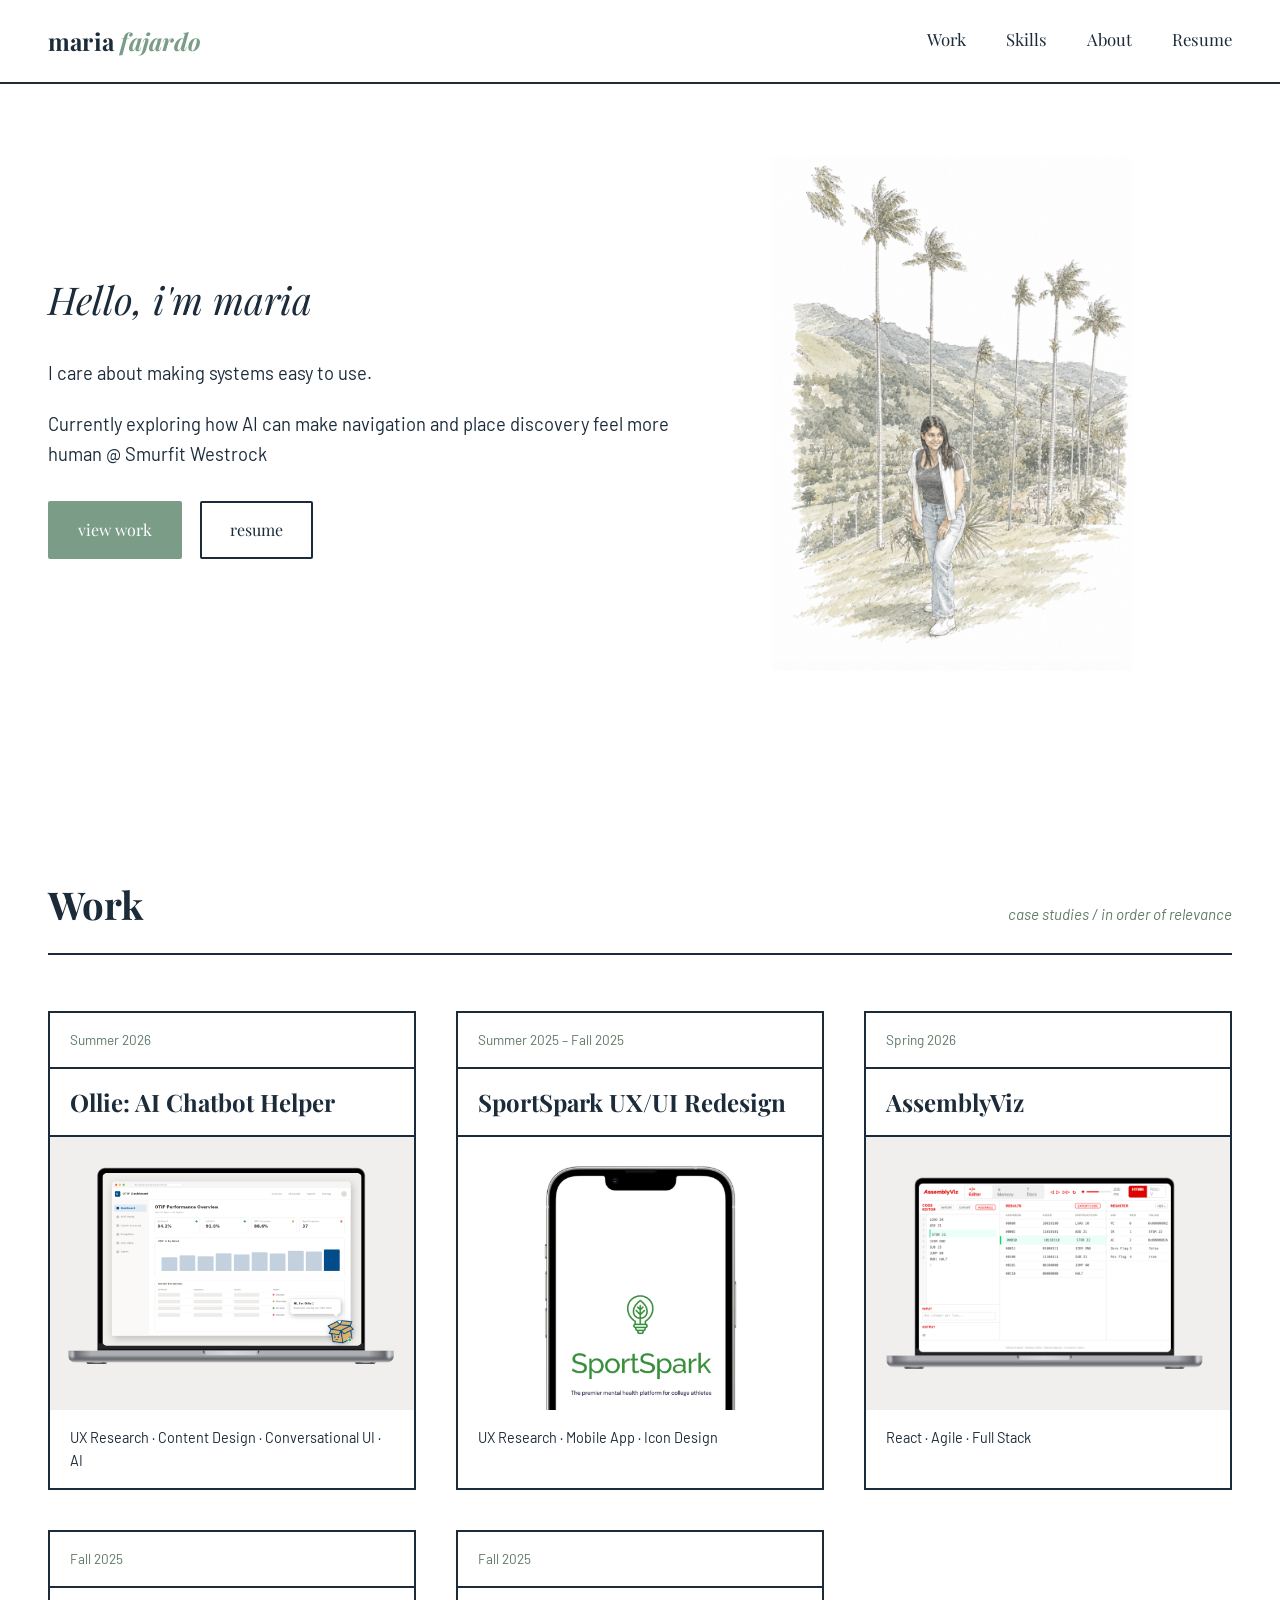
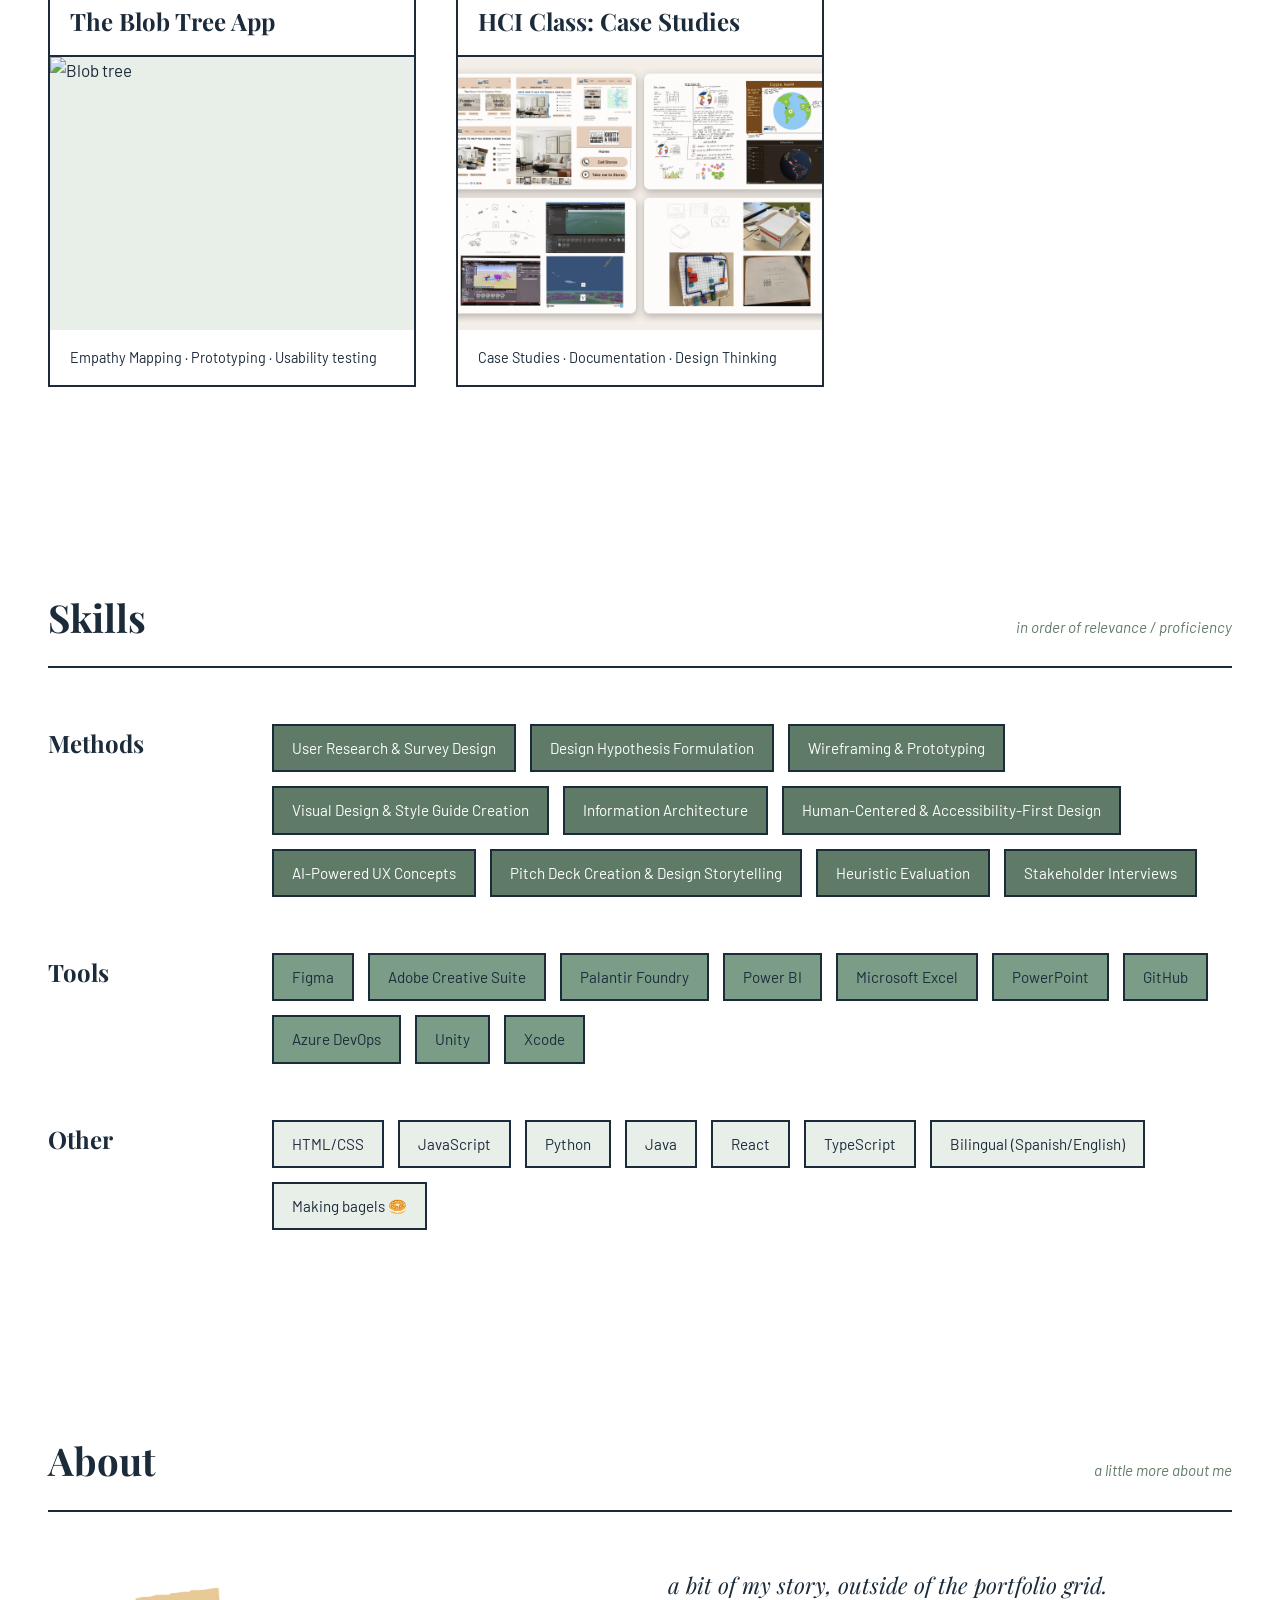
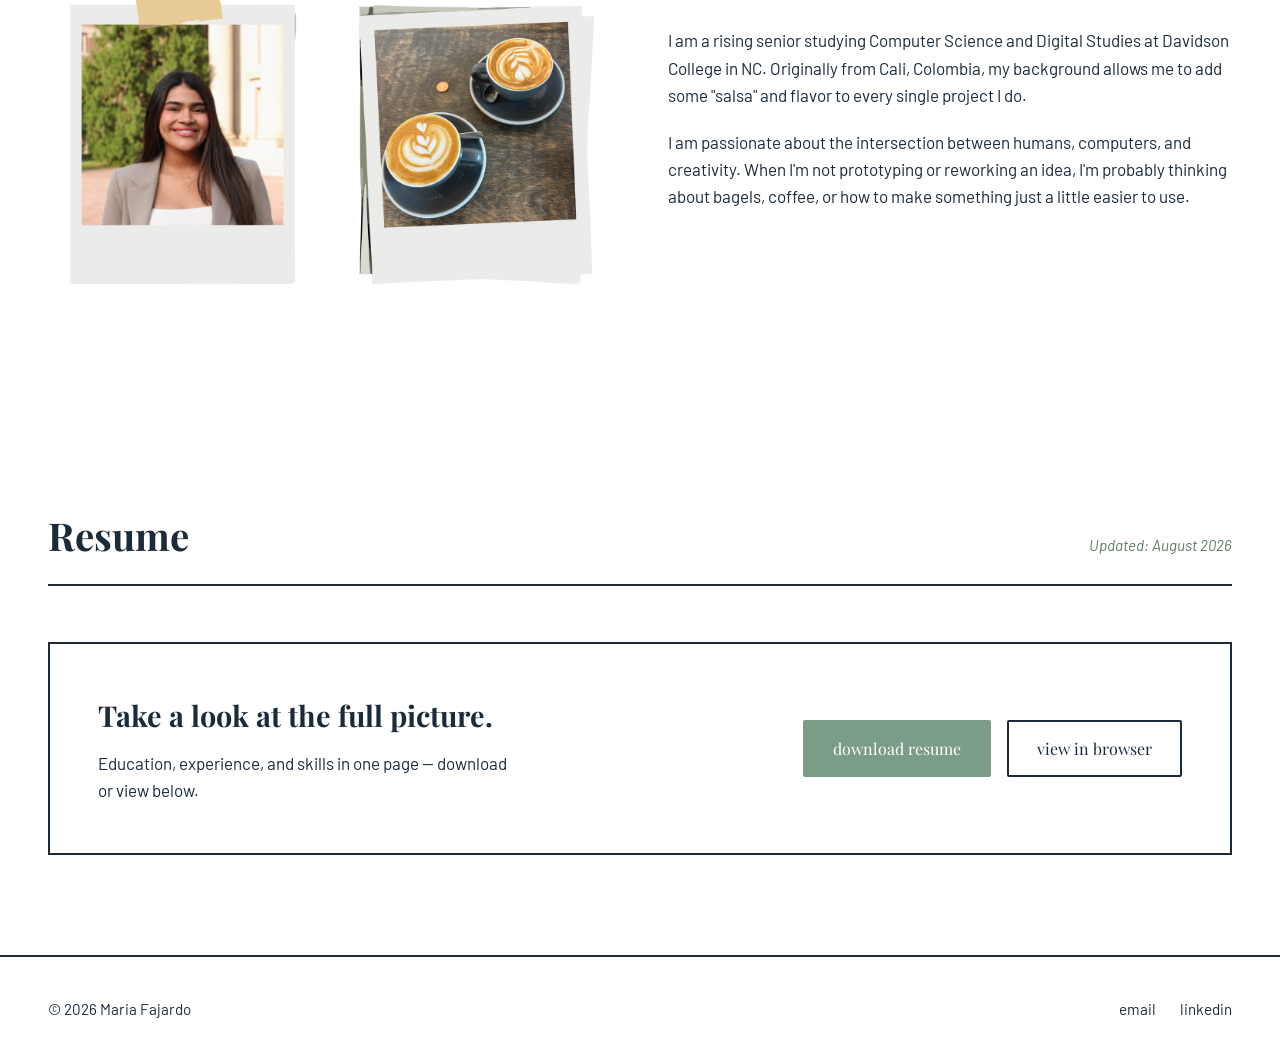
==== index.html @ 7cd8e6aa "favicon?" ====
<!DOCTYPE html>
<html lang="en">
<head>
<meta charset="UTF-8" />
<meta name="viewport" content="width=device-width, initial-scale=1.0" />
<title>Maria Fajardo</title>
<!-- UPDATE: swap in your real meta description once copy is final -->
<meta name="description" content="Maria Fajardo — Interaction Designer portfolio. Case studies, skills, and resume." />
<link rel="stylesheet" href="style.css" />
<link rel="icon" href="coffee.png" type="image/png" sizes="32x32" />
</head>
<body>

<nav class="site-nav">
  <a href="#home" class="logo">maria <span>fajardo</span></a>
  <div class="nav-links">
    <a href="#work">Work</a>
    <a href="#skills">Skills</a>
    <a href="#about">About</a>
    <a href="#resume">Resume</a>
  </div>
</nav>

<!-- ============ HERO / HOME ============ -->
<section id="home" class="hero">
  <div class="hero-text">
    <p class="greeting">Hello, i'm maria </p>
    <p>
      I care about making systems easy to use. 
    </p>
    <p>
      Currently exploring how AI can make navigation and place discovery
      feel more human @ Smurfit Westrock
    </p>
    <div class="hero-cta">
      <a href="#work" class="btn btn-primary">view work</a>
      <a href="#resume" class="btn">resume</a>
    </div>
  </div>
  <div class="hero-portrait">
    <!-- UPDATE: replace with <img src="assets/portrait.jpg" alt="Maria Fajardo" /> -->
    <span class="placeholder-label"> <img src="portrait2.png" alt="Maria Fajardo" /> </span>
</div>
</section>

<!-- ============ WORK ============ -->
<section id="work">
  <div class="section-heading">
    <h2>Work</h2>
    <span class="section-note">case studies / in order of relevance</span>
  </div>

  <div class="work-grid">

    <!-- UPDATE: duplicate this .project-card block for each case study.
         1. Change the meta line (dates), title, tags, and thumbnail.
         2. Duplicate project-template.html to a new file (e.g. projects/project-01.html)
            and update the href below to point to it.
         3. Fill in the new project page with your case study content. -->
    

    <a href="projects/project-01.html" class="project-card">
  <div class="card-meta">Summer 2026</div>
  <div class="card-title"><h3>Ollie: AI Chatbot Helper</h3></div>
  <div class="card-thumb">
        <img src="projects/images/ollie/chatbotmain.png" alt="Ollie packaging and brand identity, box mascot logo on cardboard packaging" />
  </div>
  <div class="card-tags">UX Research · Content Design · Conversational UI · AI</div>
</a>

    <a href="projects/project-02.html" class="project-card">
      <div class="card-meta"> Summer 2025 – Fall 2025</div>
      <div class="card-title"><h3>SportSpark UX/UI Redesign</h3></div>
      <div class="card-thumb">
        <img src="projects/images/sportspark/sportmain.png" alt="SportSpark app interface" />
      </div>
      <div class="card-tags">UX Research · Mobile App · Icon Design</div>
    </a>

    <a href="projects/assembly.html" class="project-card">
      <div class="card-meta">Spring 2026</div>
      <div class="card-title"><h3>AssemblyViz</h3></div>
      <div class="card-thumb">
          <img src="projects/images/assembly/thumb.png" alt="Blob tree " />
      </div>
      <div class="card-tags">React · Agile · Full Stack</div>
    </a>

    <a href="projects/project-03.html" class="project-card">
      <div class="card-meta">Fall 2025</div>
      <div class="card-title"><h3>The Blob Tree App</h3></div>
      <div class="card-thumb">
          <img src="projects/images/blob/main.png" alt="Blob tree " />
      </div>
      <div class="card-tags">Empathy Mapping · Prototyping · Usability testing</div>
    </a>

    <a href="projects/project-04.html" class="project-card">
      <div class="card-meta">Fall 2025</div>
      <div class="card-title"><h3>HCI Class: Case Studies</h3></div>
      <div class="card-thumb">
    <img src="projects/images/sprints/hero.png" alt="Design Sprints Hero" />
      </div>
      <div class="card-tags">Case Studies · Documentation · Design Thinking</div>
    </a>

  </div>
</section>

<!-- ============ SKILLS ============ -->
<section id="skills">
  <div class="section-heading">
    <h2>Skills</h2>
    <span class="section-note">in order of relevance / proficiency</span>
  </div>

  <!-- UPDATE: trim/reorder tags to match what's actually true for you.
       Kept close to the Google Maps Interaction Designer JD language on purpose. -->
  <div class="skills-group">
    <h3>Methods</h3>
    <div class="tag-row">
      <span class="tag tag--methods">User Research &amp; Survey Design</span>
      <span class="tag tag--methods">Design Hypothesis Formulation</span>
      <span class="tag tag--methods">Wireframing &amp; Prototyping</span>
      <span class="tag tag--methods">Visual Design &amp; Style Guide Creation</span>
      <span class="tag tag--methods">Information Architecture</span>
      <span class="tag tag--methods">Human-Centered &amp; Accessibility-First Design</span>
      <span class="tag tag--methods">AI-Powered UX Concepts</span>
      <span class="tag tag--methods">Pitch Deck Creation &amp; Design Storytelling</span>
      <span class="tag tag--methods">Heuristic Evaluation</span>
      <span class="tag tag--methods">Stakeholder Interviews</span>
    </div>
  </div>

  <div class="skills-group">
    <h3>Tools</h3>
    <div class="tag-row">
      <span class="tag tag--tools">Figma</span>
      <span class="tag tag--tools">Adobe Creative Suite</span>
      <span class="tag tag--tools">Palantir Foundry</span>
      <span class="tag tag--tools">Power BI</span>
      <span class="tag tag--tools">Microsoft Excel</span>
      <span class="tag tag--tools">PowerPoint</span>
      <span class="tag tag--tools">GitHub</span>
      <span class="tag tag--tools">Azure DevOps</span>
      <span class="tag tag--tools">Unity</span>
      <span class="tag tag--tools">Xcode</span>
    </div>
  </div>

  <div class="skills-group">
    <h3>Other</h3>
    <div class="tag-row">
      <span class="tag tag--accent">HTML/CSS</span>
      <span class="tag tag--accent">JavaScript</span>
      <span class="tag tag--accent">Python</span>
      <span class="tag tag--accent">Java</span>
      <span class="tag tag--accent">React</span>
      <span class="tag tag--accent">TypeScript</span>
      <span class="tag tag--accent">Bilingual (Spanish/English)</span>
      <span class="tag tag--accent">Making bagels 🥯</span>
    </div>
  </div>
</section>

<div class="stripe-bar stripe-bar--thin"></div>

<!-- ============ ABOUT ============ -->
<section id="about">
  <div class="section-heading">
    <h2>About</h2>
    <span class="section-note">a little more about me</span>
  </div>

  <div class="about-layout">
    <div class="about-photos">
      <img src="polaroid1.png" alt="Maria Fajardo Headshot" />
      <img src="polaroid2.png" alt="Maria Fajardo Favorite thing in the entire world" />
        </div>
    <div class="about-text">
      <p class="lede">a bit of my story, outside of the portfolio grid.</p>
      <p>
        I am a rising senior studying Computer Science and Digital Studies at Davidson College in NC. Originally from Cali, Colombia, my background allows me to add some "salsa" and flavor to every single project I do.
      </p>
      <p>
        I am passionate about the intersection between humans, computers, and creativity. When I'm not prototyping or reworking an idea, I'm probably thinking about bagels, coffee, or how to make something just a little easier to use.
      </p>
    </div>
  </div>
</section>

<!-- ============ RESUME ============ -->
<section id="resume">
  <div class="section-heading">
    <h2>Resume</h2>
    <span class="section-note">Updated: August 2026</span>
  </div>

  <div class="resume-panel">
    <div class="resume-copy">
      <h3>Take a look at the full picture.</h3>
      <p>Education, experience, and skills in one page — download or view below.</p>
    </div>
    <div class="resume-actions">
      <!-- UPDATE: point href to your actual resume PDF, e.g. assets/maria-fajardo-resume.pdf -->
      <a href="MariaFajardo.pdf" class="btn btn-primary" download>download resume</a>
      <a href="MariaFajardo.pdf" class="btn" target="_blank">view in browser</a>
    </div>
  </div>
</section>

<footer>
  <span>© 2026 Maria Fajardo</span>
  <div class="footer-links">
    <!-- UPDATE: real links -->
    <a href="mailto:mafajardo@davidson.edu">email</a>
    <a href="https://www.linkedin.com/in/mariafajardo23/" target="_blank">linkedin</a>
  </div>
</footer>

<script>
  // Highlight active nav link based on scroll position
  const sections = document.querySelectorAll('section[id]');
  const navLinks = document.querySelectorAll('.nav-links a');

  window.addEventListener('scroll', () => {
    let current = '';
    sections.forEach(section => {
      const sectionTop = section.offsetTop - 120;
      if (window.scrollY >= sectionTop) {
        current = section.getAttribute('id');
      }
    });
    navLinks.forEach(link => {
      link.classList.toggle('active', link.getAttribute('href') === `#${current}`);
    });
  });
</script>

</body>
</html>
---- style.css ----
/* =============================================================
   Maria Fajardo — Portfolio Stylesheet
   Palette: white base / blue ticking stripe / yellow + pink accents
   Fonts: Playfair Display (headings) + Barlow (body)
   ============================================================= */

@import url('https://fonts.googleapis.com/css2?family=Playfair+Display:ital,wght@0,500;0,600;0,700;1,500;1,600&family=Barlow:wght@400;500;600;700&display=swap');

:root {
  --white: #ffffff;
  --cream: #efe7dc;
  --ink: #1c2b3a;

  /* Sage palette (dark → light) used as the new accent range */
  --sage-dark: #5f7a66;
  --sage: #7b9d88;
  --sage-pale: #e7efe8;

  /* keep legacy names for compatibility across the stylesheet */
  --blue: var(--sage);
  --blue-deep: var(--sage-dark);
  --blue-pale: var(--sage-pale);
  --yellow: var(--sage);
  --pink: var(--sage);
  --pink-pale: var(--sage-pale);

  --line: #1c2b3a;

  --stripe-width: 14px;
  --font-display: 'Playfair Display', Georgia, serif;
  --font-body: 'Barlow', 'Helvetica Neue', Arial, sans-serif;
}

* {
  box-sizing: border-box;
}

html {
  scroll-behavior: smooth;
}

body {
  margin: 0;
  background: #ffffff;
  color: var(--ink);
  font-family: var(--font-body);
  font-size: 17px;
  line-height: 1.6;
}

a {
  color: inherit;
  text-decoration: none;
}

img {
  max-width: 100%;
  display: block;
}

/* ---------- Nav ---------- */

.site-nav {
  position: sticky;
  top: 0;
  z-index: 50;
  background: var(--white);
  border-bottom: 2px solid var(--ink);
  display: flex;
  align-items: center;
  justify-content: space-between;
  padding: 22px 48px;
}

.site-nav .logo {
  font-family: var(--font-display);
  font-weight: 700;
  font-size: 1.5rem;
  letter-spacing: 0.01em;
}

.site-nav .logo span {
  color: var(--blue);
  font-style: italic;
}

.nav-links {
  display: flex;
  gap: 40px;
  font-family: var(--font-display);
  font-size: 1.05rem;
}

.nav-links a {
  position: relative;
  padding-bottom: 4px;
}

.nav-links a::after {
  content: "";
  position: absolute;
  left: 0;
  bottom: -2px;
  width: 0%;
  height: 3px;
  background: var(--pink);
  transition: width 0.2s ease;
}

.nav-links a:hover::after,
.nav-links a.active::after {
  width: 100%;
}

/* ---------- Section shell ---------- */

section {
  padding: 100px 48px;
  max-width: 1280px;
  margin: 0 auto;
}

.section-heading {
  display: flex;
  align-items: baseline;
  justify-content: space-between;
  flex-wrap: wrap;
  gap: 12px;
  border-bottom: 2px solid var(--ink);
  padding-bottom: 18px;
  margin-bottom: 56px;
}

.section-heading h2 {
  font-family: var(--font-display);
  font-size: 2.4rem;
  margin: 0;
}

.section-heading .section-note {
  font-family: var(--font-body);
  font-size: 0.95rem;
  color: var(--blue-deep);
  font-style: italic;
}

/* ---------- Hero / Home ---------- */

.hero {
  padding-top: 70px;
  display: grid;
  grid-template-columns: 1.1fr 0.9fr;
  gap: 30px;
  align-items: center;
}

.hero-text p {
  font-size: 1.15rem;
  margin: 0 0 22px;
}

.hero-text .greeting {
  font-family: var(--font-display);
  font-style: italic;
  font-size: 2.4rem;
  margin-bottom: 28px;

}

.hero-text .highlight {
  background: linear-gradient(180deg, transparent 60%, var(--yellow) 60%);
  font-weight: 600;
}

.hero-cta {
  display: flex;
  gap: 18px;
  margin-top: 32px;
}

.btn {
  display: inline-block;
  padding: 14px 28px;
  border: 2px solid var(--ink);
  font-family: var(--font-display);
  font-size: 1rem;
  border-radius: 2px;
  transition: transform 0.15s ease, background 0.15s ease, color 0.15s ease;
  background: var(--white);
}

.btn:hover {
  transform: translate(-2px, -2px);
  box-shadow: 4px 4px 0 var(--ink);
}

.btn-primary {
  background: var(--blue);
  color: var(--white);
  border-color: var(--blue);
}

.btn-primary:hover {
  box-shadow: 4px 4px 0 var(--blue-deep);
}

.hero-portrait {
  position: relative;
  aspect-ratio: 1 / 1;
  background: var(--white);
  display: flex;
  align-items: center;
  justify-content: center;
  overflow: hidden;
}

.hero-portrait img {
  width: 90%;
  max-width: 400px;
  height: auto;
}

.work-grid {
  display: grid;
  grid-template-columns: repeat(3, 1fr);
  gap: 40px;
}

.project-card {
  border: 2px solid var(--ink);
  background: var(--white);
  display: flex;
  flex-direction: column;
  transition: transform 0.15s ease, box-shadow 0.15s ease;
}

.project-card:hover {
  transform: translateY(-4px);
  box-shadow: 6px 6px 0 var(--blue);
}

.project-card .card-meta {
  padding: 16px 20px;
  border-bottom: 2px solid var(--ink);
  font-family: var(--font-body);
  font-size: 0.85rem;
  color: var(--blue-deep);
}

.project-card .card-title {
  padding: 14px 20px;
  border-bottom: 2px solid var(--ink);
}

.project-card .card-title h3 {
  font-family: var(--font-display);
  font-size: 1.5rem;
  margin: 0;
}

.project-card .card-thumb {
  aspect-ratio: 4 / 3;
  background: var(--blue-pale);
  display: flex;
  align-items: center;
  justify-content: center;
  overflow: hidden;
}

.project-card .card-thumb img {
  width: 100%;
  height: 100%;
  object-fit: cover;
}

.project-card .card-thumb .placeholder-label {
  font-size: 0.8rem;
  color: var(--blue-deep);
  text-align: center;
  padding: 20px;
}

.project-card .card-tags {
  padding: 16px 20px;
  font-size: 0.9rem;
  color: var(--ink);
}

/* ---------- Skills ---------- */

.skills-group {
  display: grid;
  grid-template-columns: 200px 1fr;
  gap: 24px;
  margin-bottom: 56px;
}

.skills-group:last-child {
  margin-bottom: 0;
}

.skills-group h3 {
  font-family: var(--font-display);
  font-size: 1.5rem;
  margin: 0;
}

.tag-row {
  display: flex;
  flex-wrap: wrap;
  gap: 14px;
}

.tag {
  border: 2px solid var(--ink);
  padding: 10px 18px;
  font-size: 0.95rem;
  background: var(--white);
}

.tag--methods {
  background: var(--sage-dark);
  color: var(--white);
}

.tag--tools {
  background: var(--sage);
}

.tag--accent {
  background: var(--sage-pale);
}

/* ---------- About ---------- */

.about-layout {
  display: grid;
  grid-template-columns: 1fr 1fr;
  gap: 56px;
  align-items: start;
}

.about-photos {
  display: grid;
  grid-template-columns: repeat(2, 1fr);
  gap: 16px;
}

.about-photos .photo-box {
  aspect-ratio: 3 / 4;
  border: 2px solid var(--ink);
  background: var(--blue-pale);
  display: flex;
  align-items: center;
  justify-content: center;
  overflow: hidden;
}

.about-photos .photo-box:nth-child(2n) {
  background: var(--pink-pale);
}

.about-photos img {
  width: 100%;
  height: 100%;
  object-fit: cover;
}

.about-photos .placeholder-label {
  font-size: 0.8rem;
  color: var(--blue-deep);
  text-align: center;
  padding: 16px;
}

.about-text p {
  margin: 0 0 20px;
}

.about-text .lede {
  font-family: var(--font-display);
  font-style: italic;
  font-size: 1.4rem;
  margin-bottom: 24px;
}

/* ---------- Resume ---------- */

.resume-panel {
  display: flex;
  align-items: center;
  justify-content: space-between;
  gap: 40px;
  border: 2px solid var(--ink);
  background: var(--white);
  padding: 48px;
  flex-wrap: wrap;
}

.resume-panel .resume-copy h3 {
  font-family: var(--font-display);
  font-size: 1.8rem;
  margin: 0 0 12px;
}

.resume-panel .resume-copy p {
  margin: 0;
  max-width: 42ch;
}

.resume-actions {
  display: flex;
  gap: 16px;
}

/* ---------- Footer ---------- */

footer {
  border-top: 2px solid var(--ink);
  padding: 40px 48px;
  display: flex;
  align-items: center;
  justify-content: space-between;
  flex-wrap: wrap;
  gap: 16px;
  font-size: 0.95rem;
}

footer .footer-links {
  display: flex;
  gap: 24px;
}

/* ---------- Project / case study page ---------- */

.project-nav-back {
  font-family: var(--font-display);
  font-style: italic;
}

.project-hero {
  padding: 70px 48px 40px;
  max-width: 1280px;
  margin: 0 auto;
}

.project-hero .eyebrow {
  font-family: var(--font-body);
  color: var(--blue-deep);
  text-transform: uppercase;
  letter-spacing: 0.08em;
  font-size: 0.85rem;
  margin-bottom: 16px;
}

.project-hero h1 {
  font-family: var(--font-display);
  font-size: 3rem;
  margin: 0 0 20px;
}

.project-hero .project-summary {
  font-size: 1.2rem;
  max-width: 70ch;
  margin: 0 0 28px;
}

.project-meta-row {
  display: flex;
  gap: 40px;
  flex-wrap: wrap;
  border-top: 2px solid var(--ink);
  border-bottom: 2px solid var(--ink);
  padding: 24px 0;
  margin-top: 32px;
}

.project-meta-row .meta-item h4 {
  font-family: var(--font-display);
  font-size: 0.9rem;
  text-transform: uppercase;
  letter-spacing: 0.05em;
  margin: 0 0 6px;
  color: var(--blue-deep);
}

.project-meta-row .meta-item p {
  margin: 0;
  font-weight: 500;
}

.project-media {
  max-width: 1280px;
  margin: 0 auto;
  padding: 0 48px 40px;
}

.media-box {
  aspect-ratio: 16 / 9;
  display: flex;
  align-items: center;
  justify-content: center;
  margin-bottom: 24px;
  overflow: hidden;
}

.media-box img,
.media-box video {
  width: 100%;
  height: 100%;
  object-fit: cover;
}

.media-box .placeholder-label {
  color: var(--blue-deep);
  text-align: center;
  padding: 24px;
}

.project-body {
  max-width: 1280px;
  margin: 0 auto;
  padding: 0 48px 100px;
  display: grid;
  grid-template-columns: 220px 1fr;
  gap: 56px;
}

.project-toc {
  position: sticky;
  top: 100px;
  align-self: start;
  font-family: var(--font-display);
  font-size: 1rem;
}

.project-toc a {
  display: block;
  padding: 8px 0;
  border-bottom: 1px solid var(--blue-pale);
}

.project-content h2 {
  font-family: var(--font-display);
  font-size: 1.9rem;
  margin: 56px 0 20px;
  border-bottom: 2px solid var(--ink);
  padding-bottom: 12px;
}

.project-content h2:first-child {
  margin-top: 0;
}

.project-content p {
  margin: 0 0 20px;
}

.project-content ul {
  margin: 0 0 20px;
  padding-left: 22px;
}

.project-content li {
  margin-bottom: 8px;
}

.project-nav-footer {
  border-top: 2px solid var(--ink);
  padding: 48px;
  max-width: 1280px;
  margin: 0 auto;
  display: flex;
  justify-content: space-between;
  align-items: center;
  flex-wrap: wrap;
  gap: 20px;
}

/* ---------- Responsive ---------- */

@media (max-width: 900px) {
  .site-nav {
    padding: 18px 24px;
    flex-direction: column;
    gap: 14px;
  }

  .nav-links {
    gap: 22px;
    font-size: 0.95rem;
  }

  section {
    padding: 64px 24px;
  }

  .hero {
    grid-template-columns: 1fr;
  }

  .work-grid {
    grid-template-columns: 1fr;
  }

  .skills-group {
    grid-template-columns: 1fr;
    gap: 12px;
  }

  .about-layout {
    grid-template-columns: 1fr;
  }

  .project-body {
    grid-template-columns: 1fr;
  }

  .project-toc {
    position: static;
  }

  .resume-panel {
    flex-direction: column;
    align-items: flex-start;
  }

  .project-hero h1 {
    font-size: 2.2rem;
  }
}
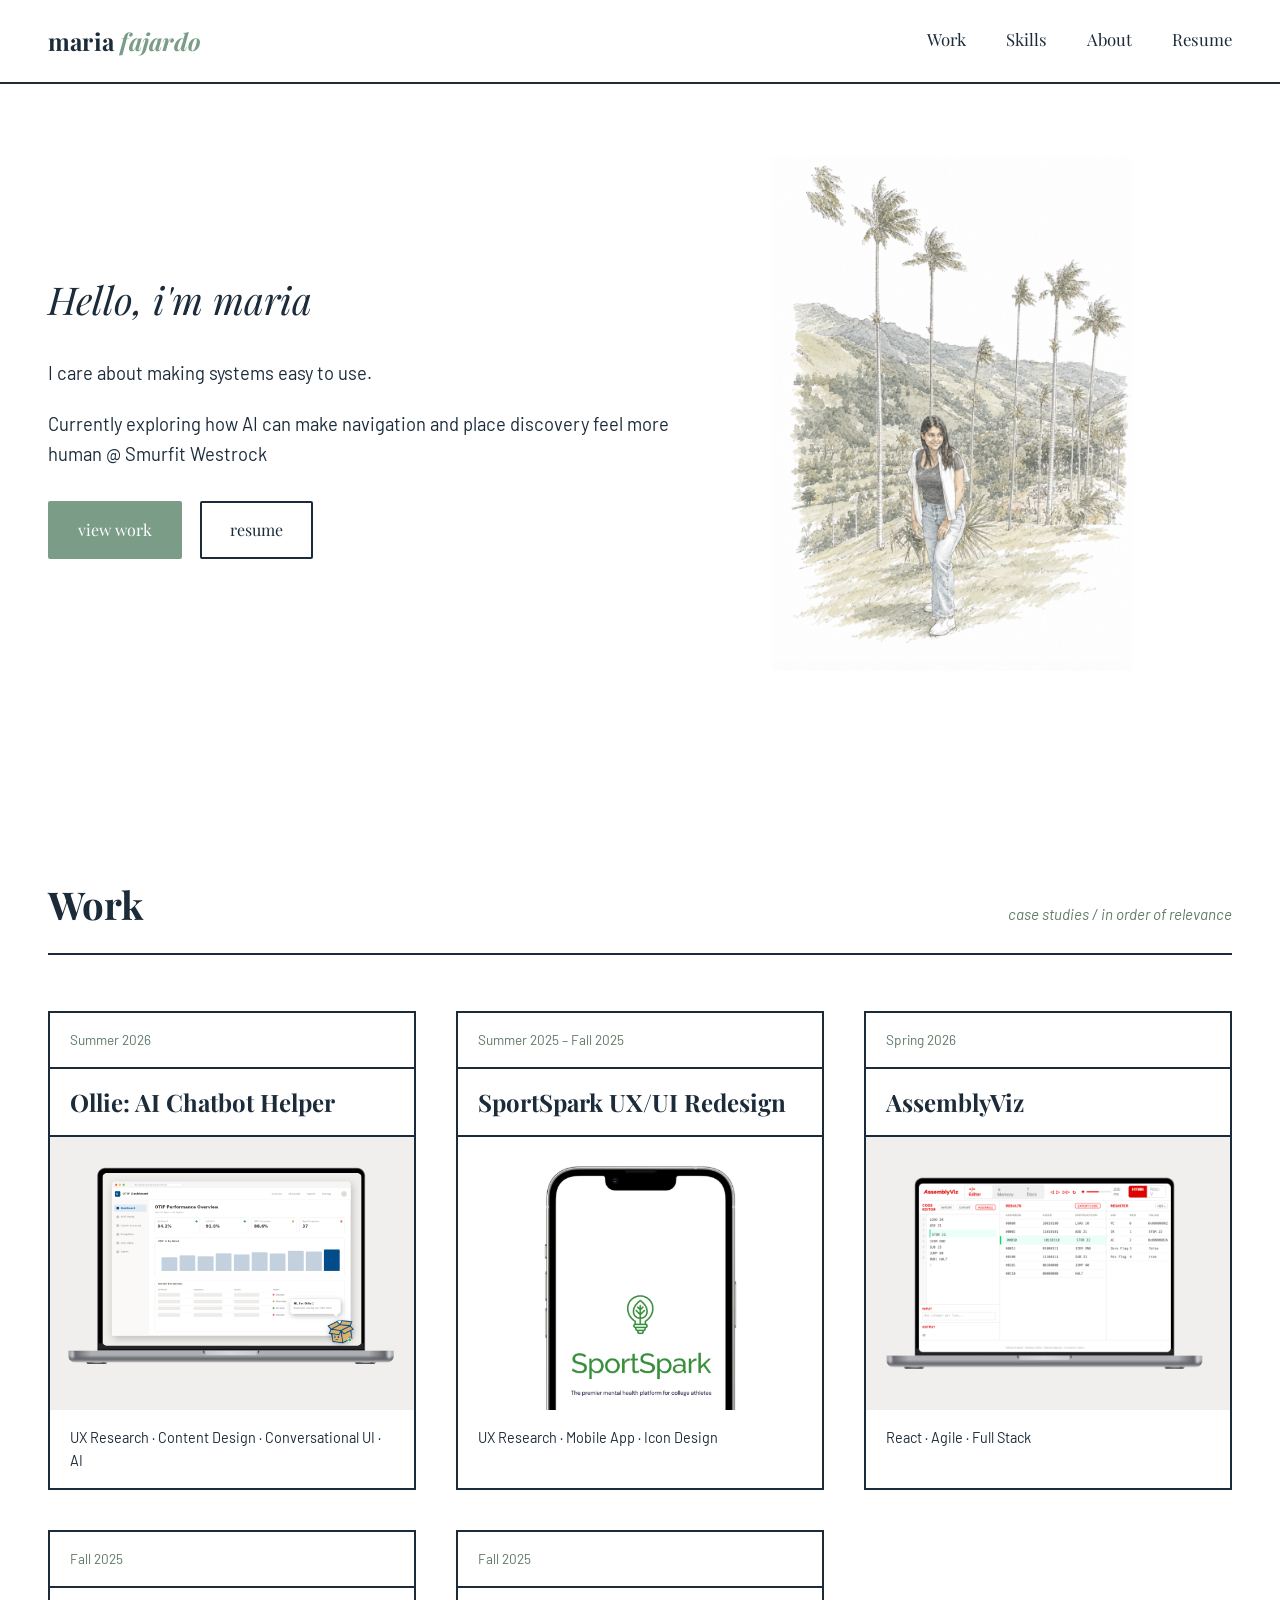
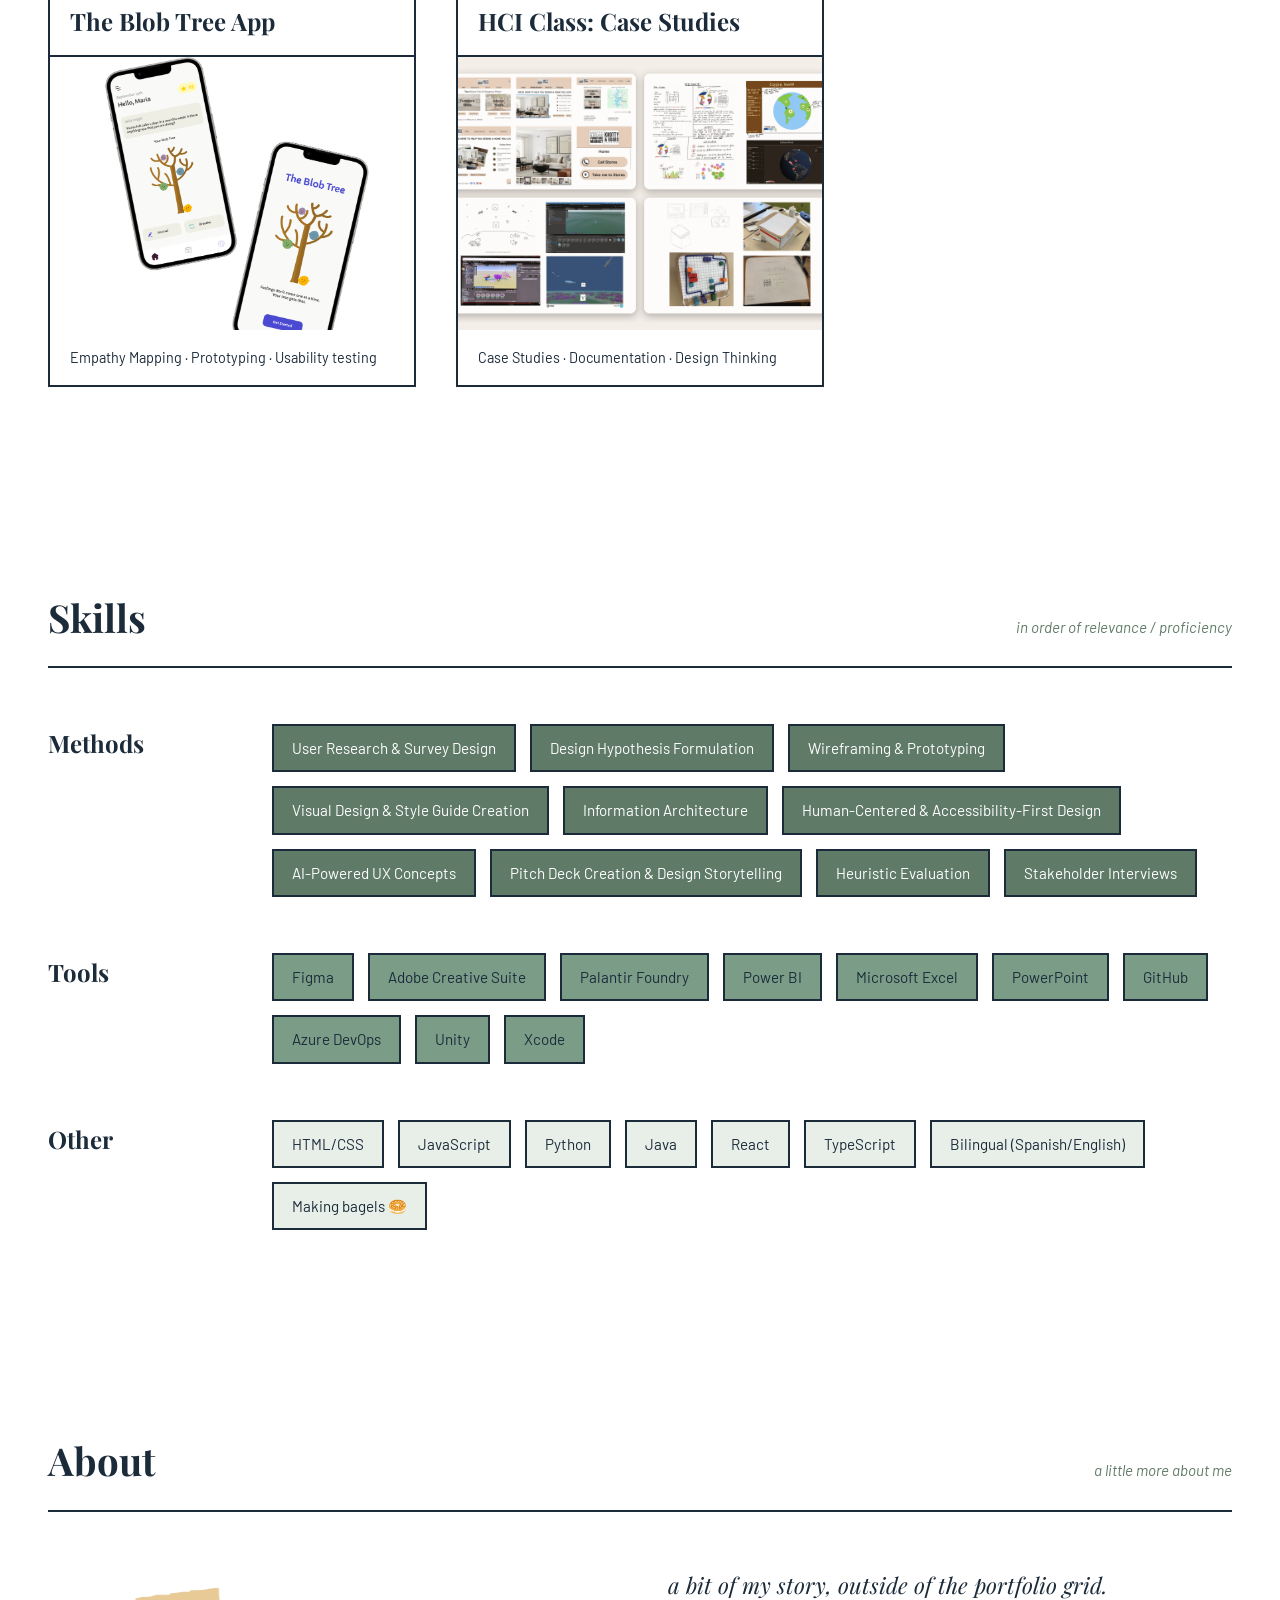
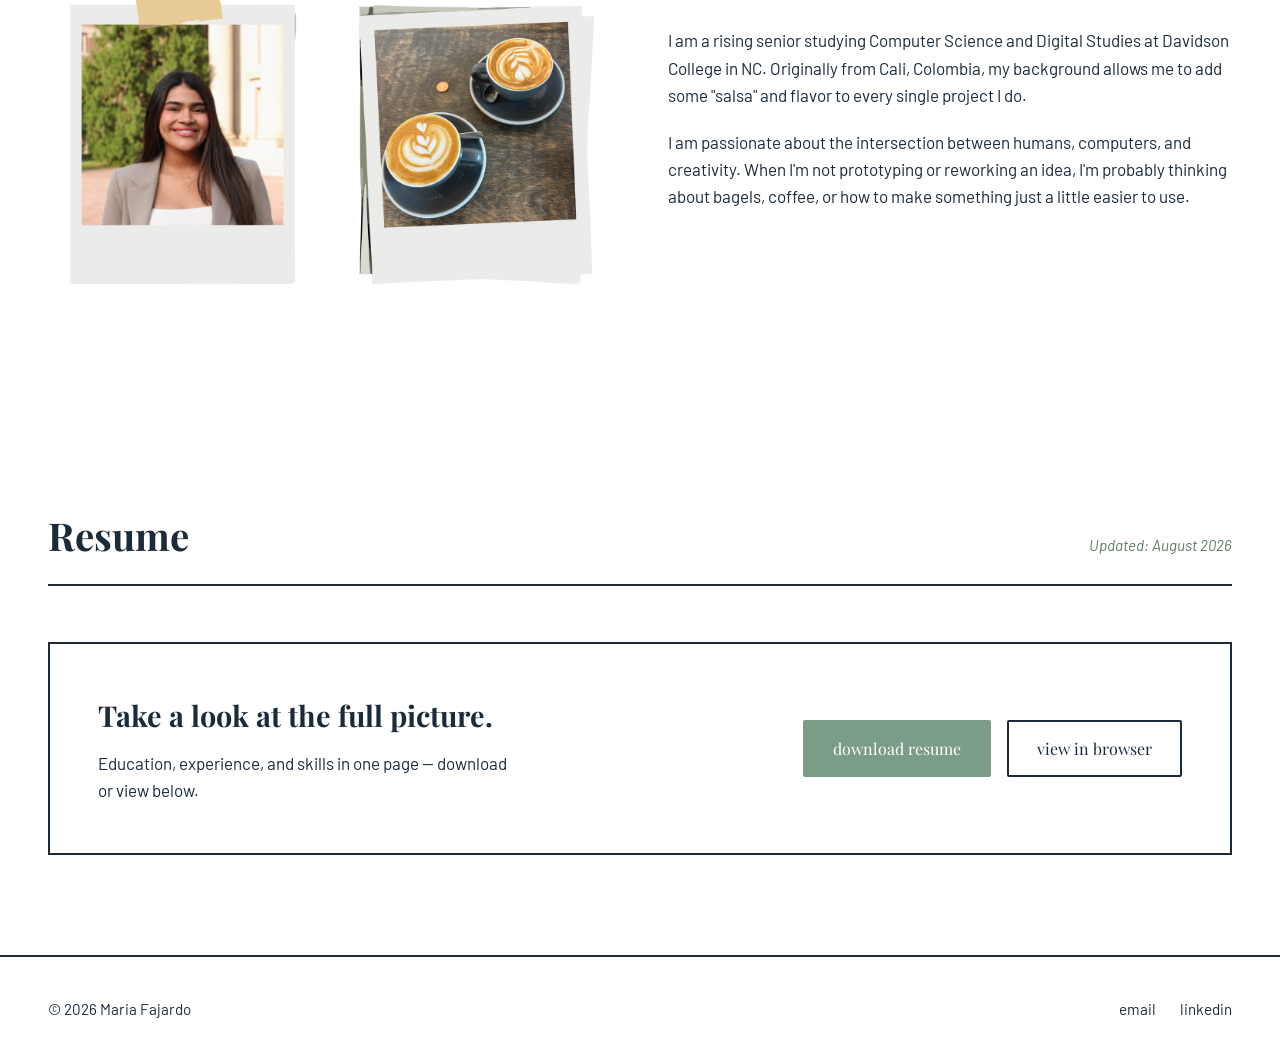
==== commit a8e2f466: "main image blob fix" ====
--- a/index.html
+++ b/index.html
@@ -90,7 +90,7 @@
       <div class="card-meta">Fall 2025</div>
       <div class="card-title"><h3>The Blob Tree App</h3></div>
       <div class="card-thumb">
-          <img src="projects/images/blob/main.png" alt="Blob tree " />
+          <img src="projects/images/blob/Main.png" alt="Blob tree " />
       </div>
       <div class="card-tags">Empathy Mapping · Prototyping · Usability testing</div>
     </a>
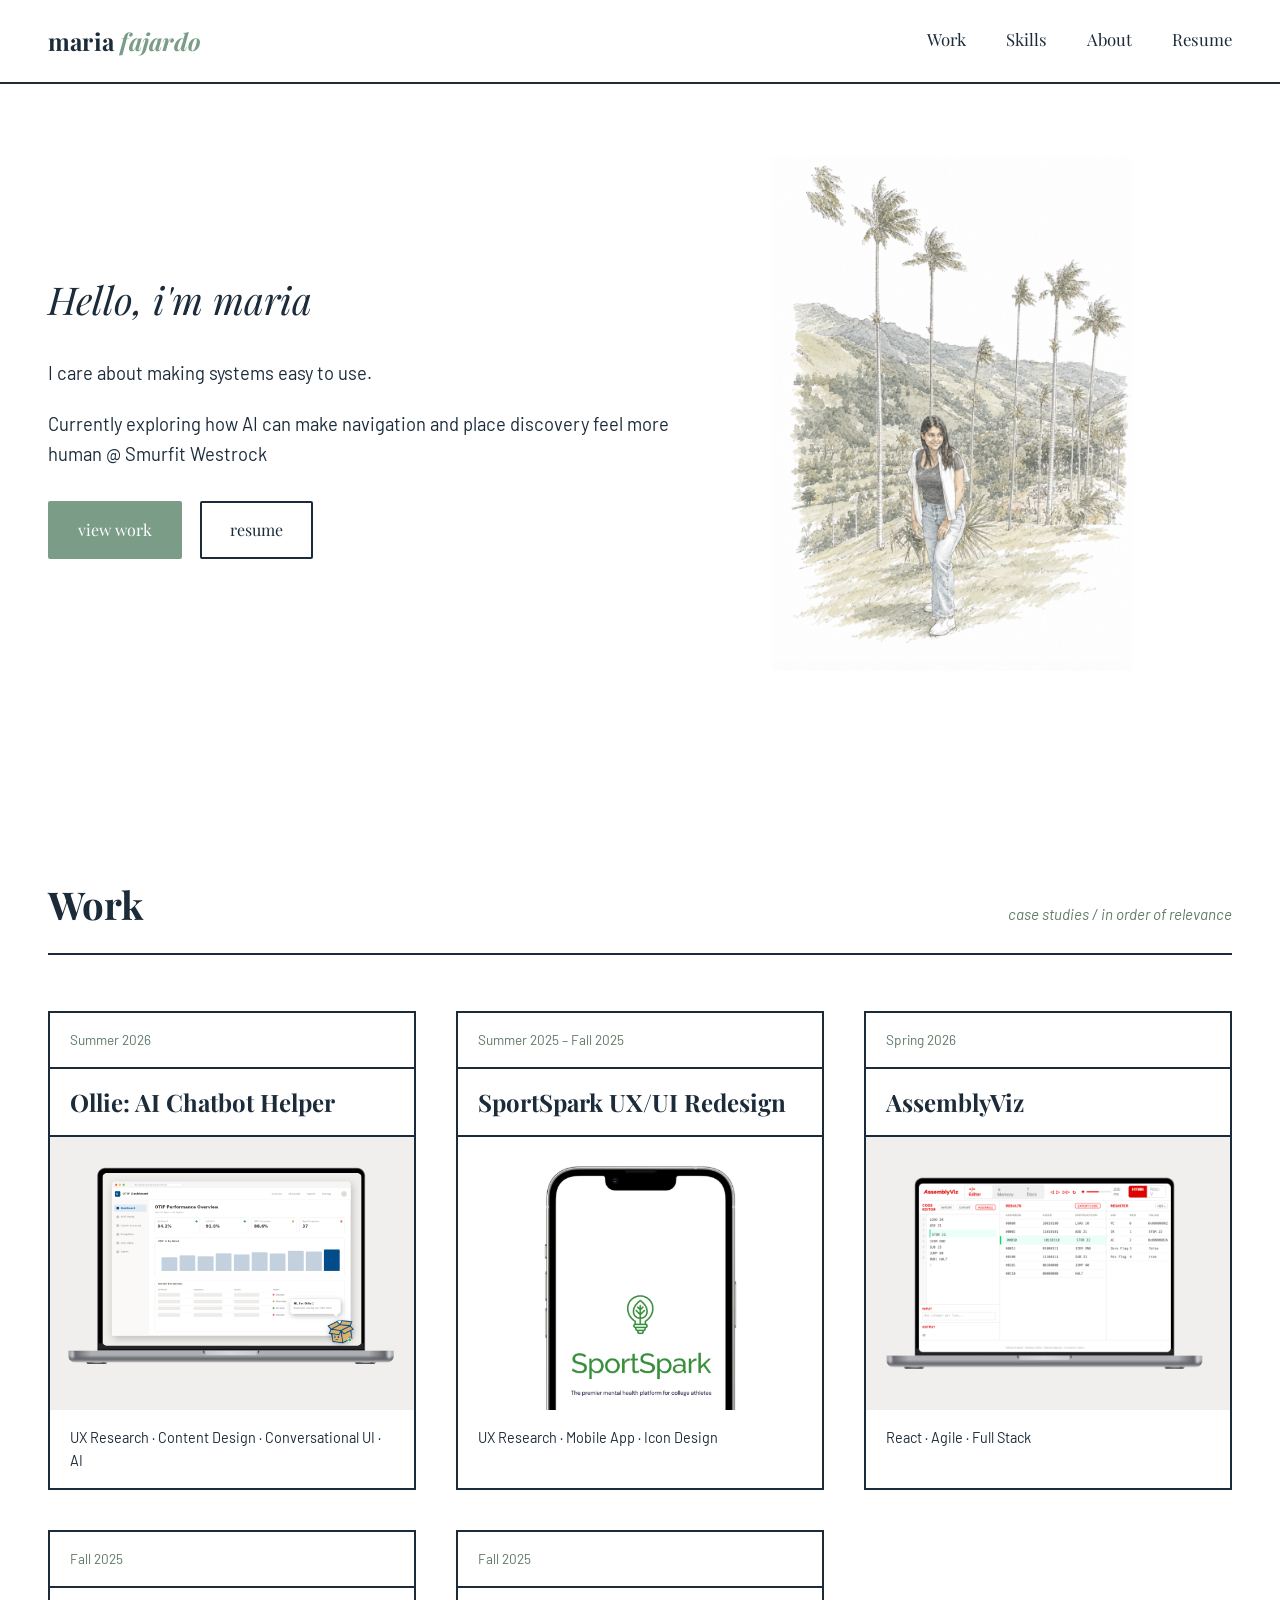
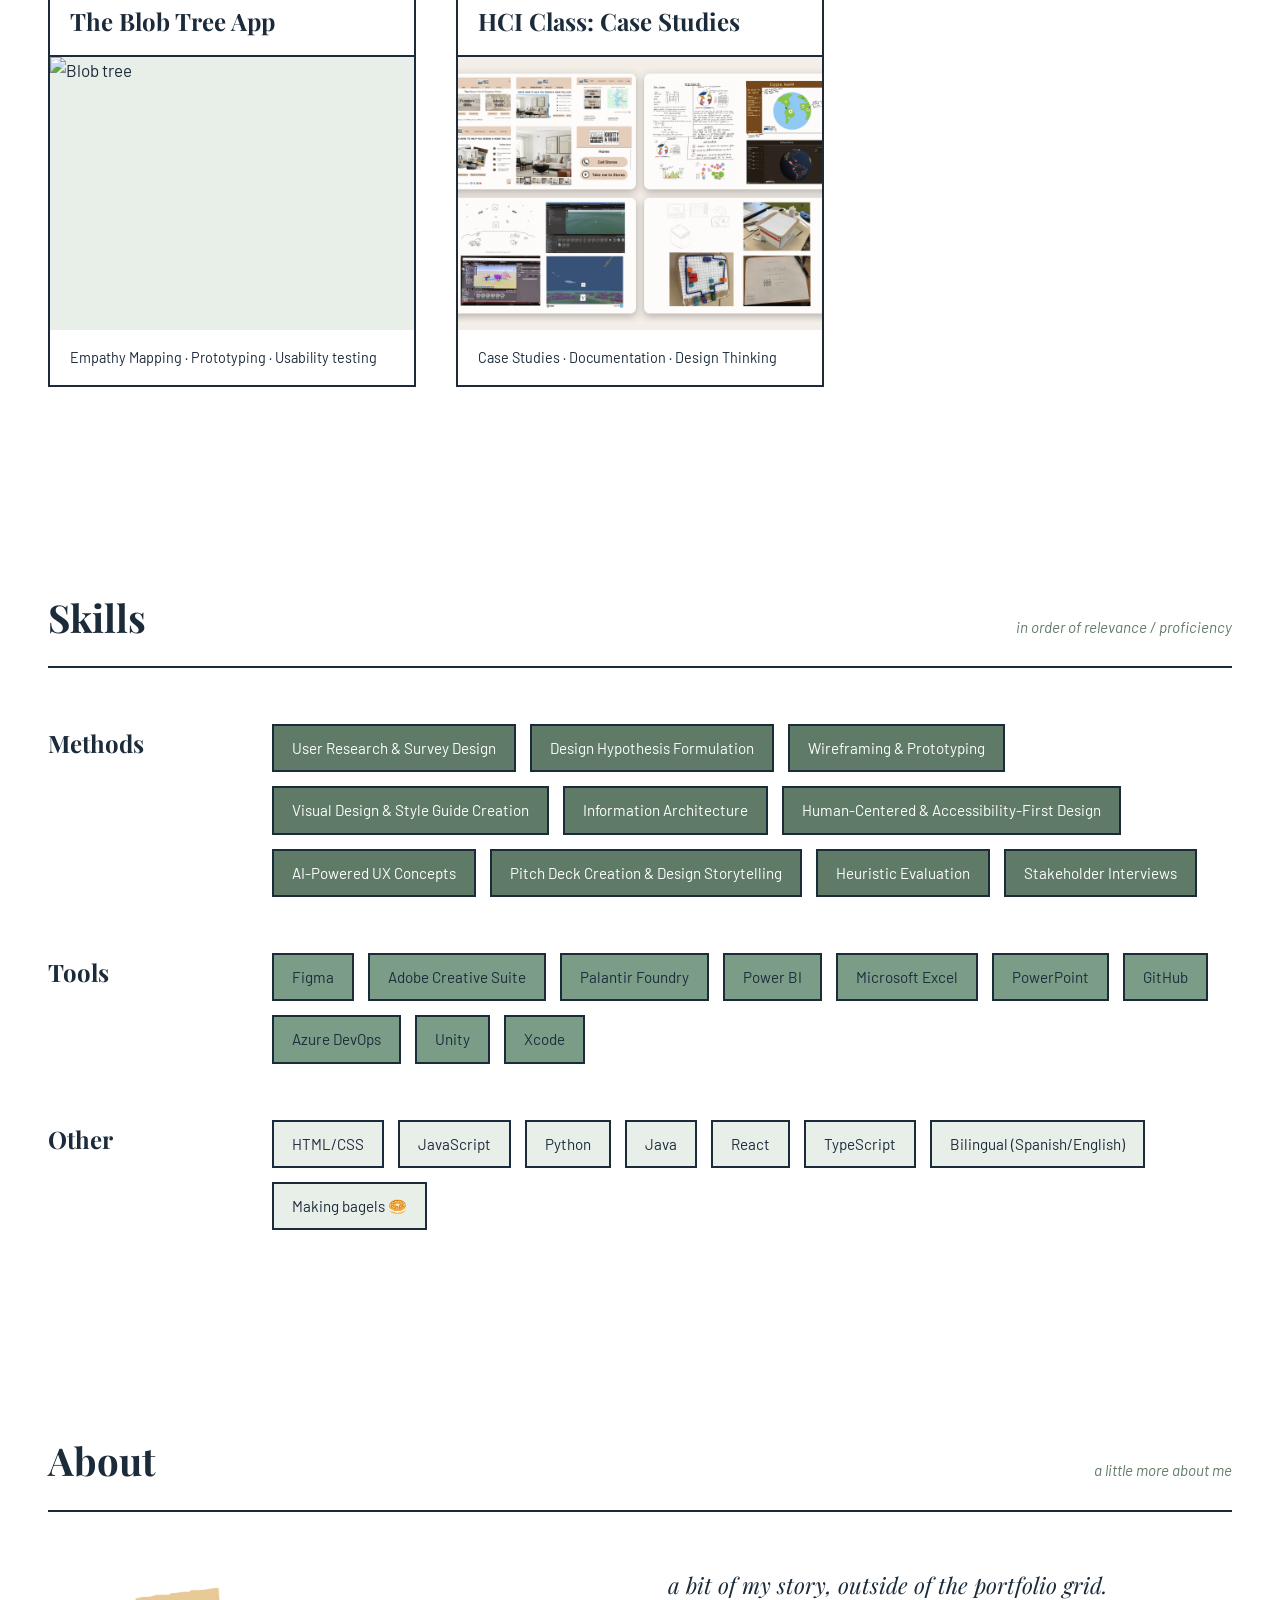
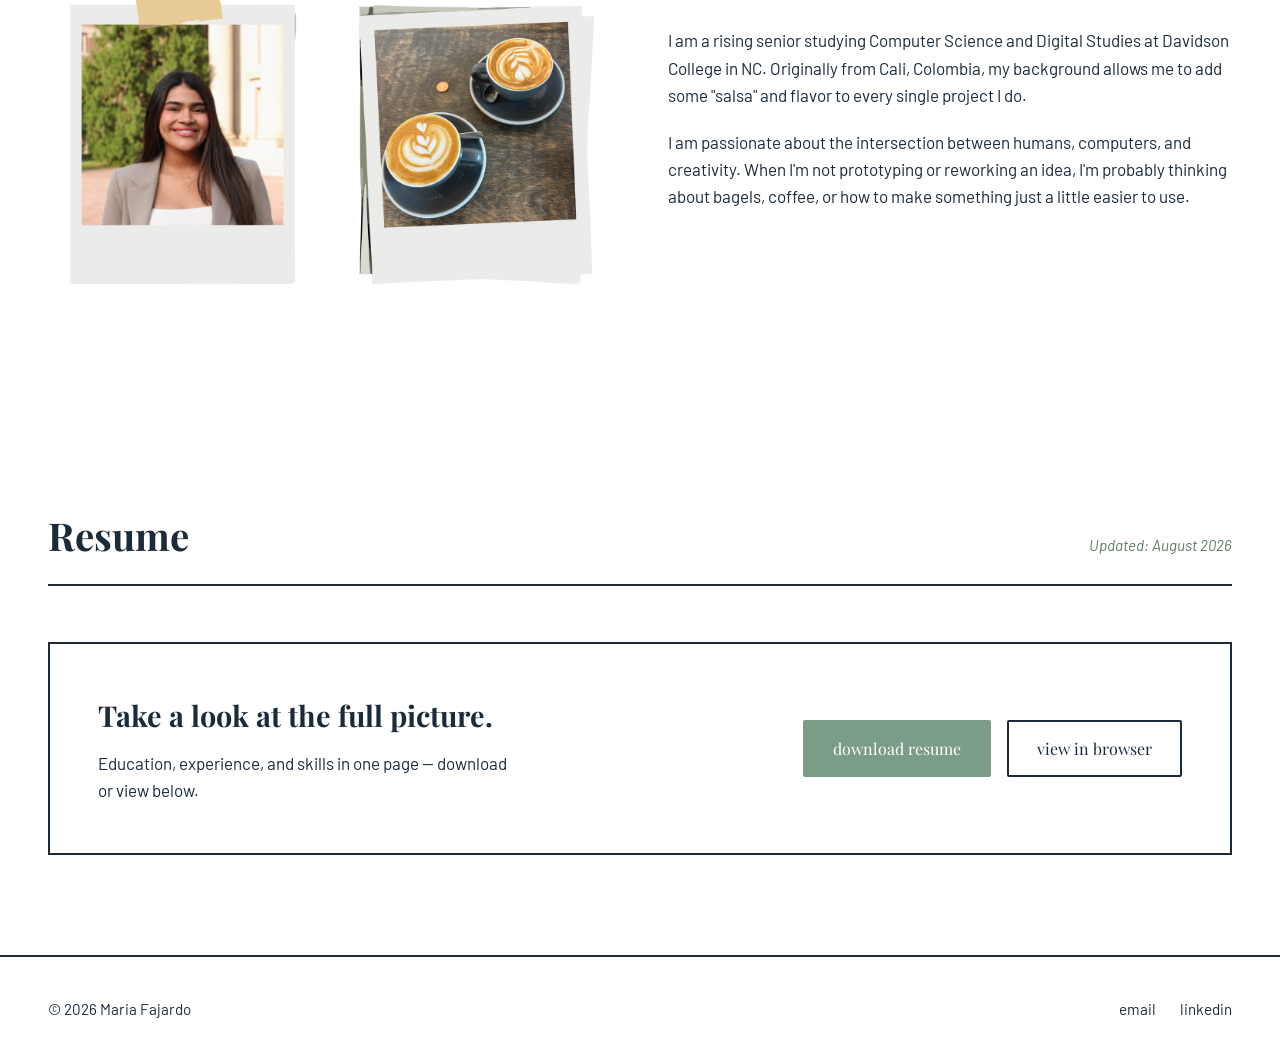
==== commit e5344296: "main fix" ====
--- a/index.html
+++ b/index.html
@@ -90,7 +90,7 @@
       <div class="card-meta">Fall 2025</div>
       <div class="card-title"><h3>The Blob Tree App</h3></div>
       <div class="card-thumb">
-          <img src="projects/images/blob/Main.png" alt="Blob tree " />
+          <img src="projects/images/blob/main.png" alt="Blob tree " />
       </div>
       <div class="card-tags">Empathy Mapping · Prototyping · Usability testing</div>
     </a>
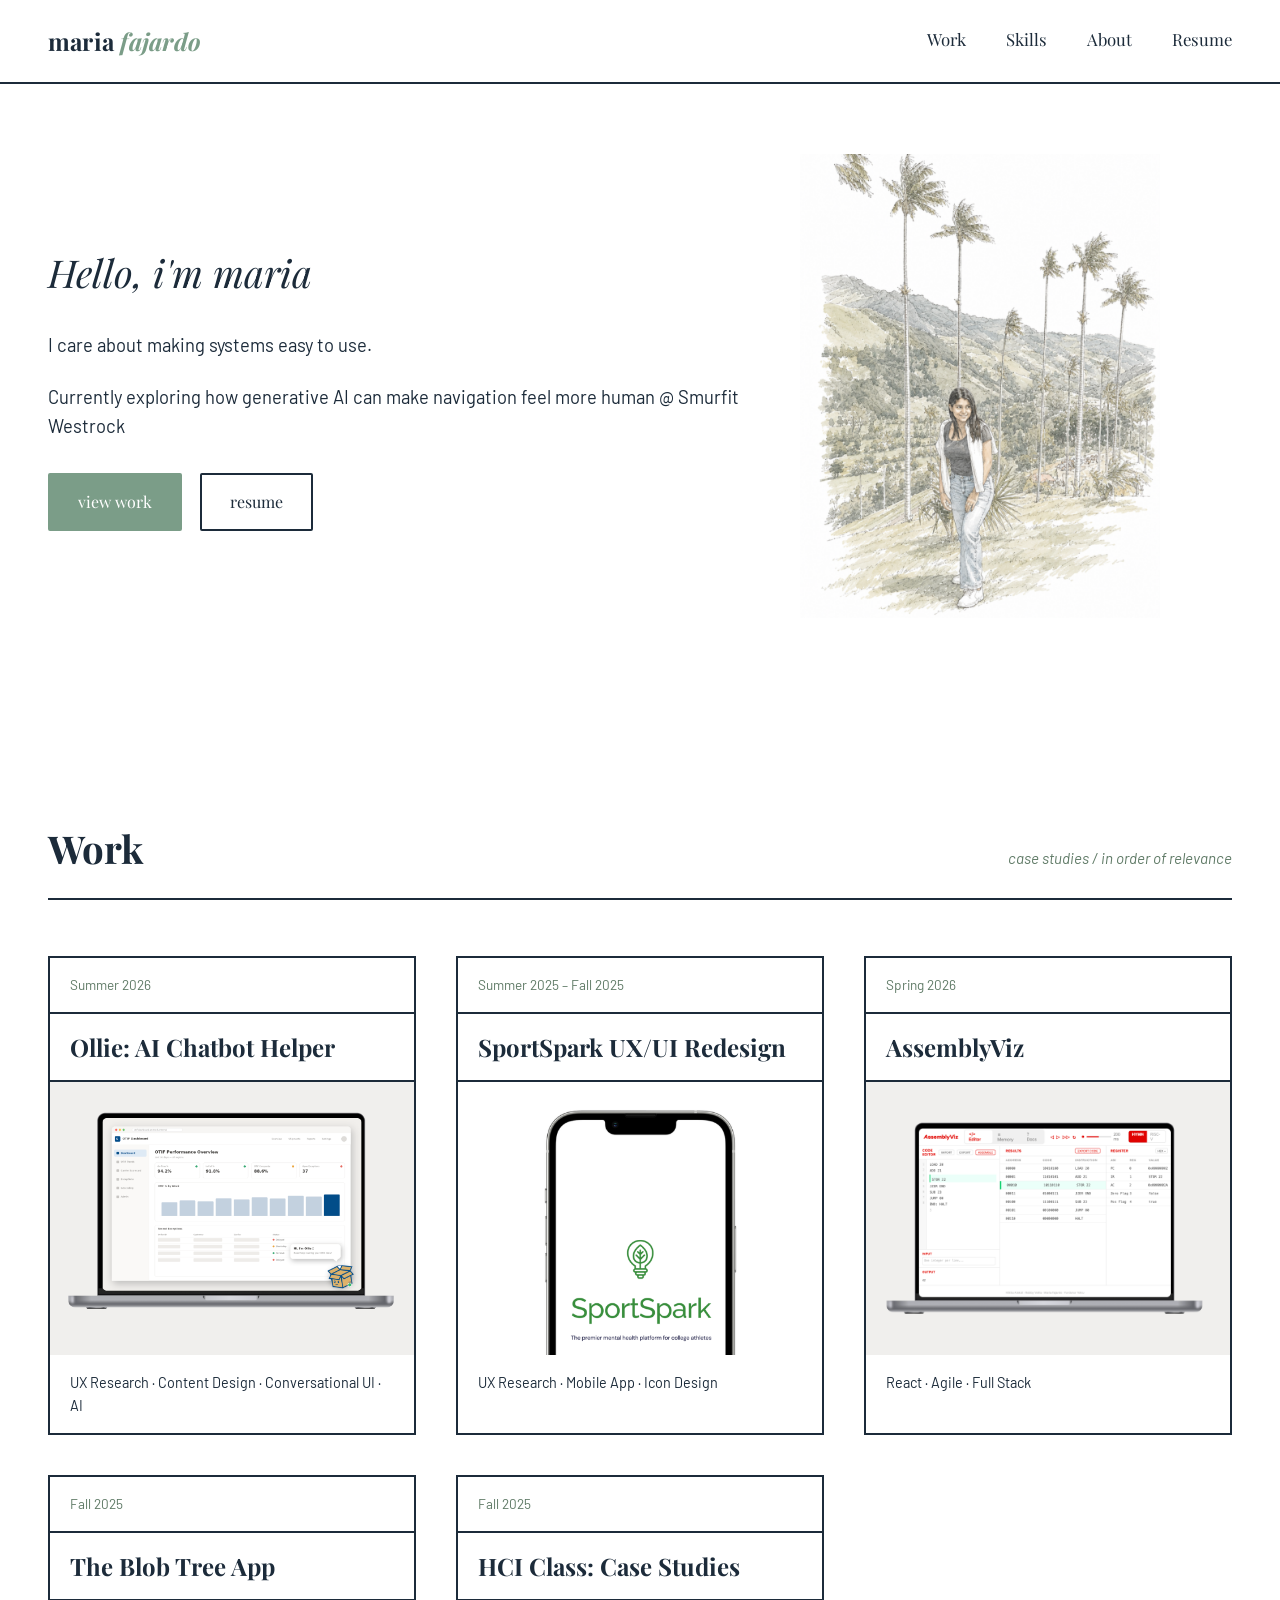
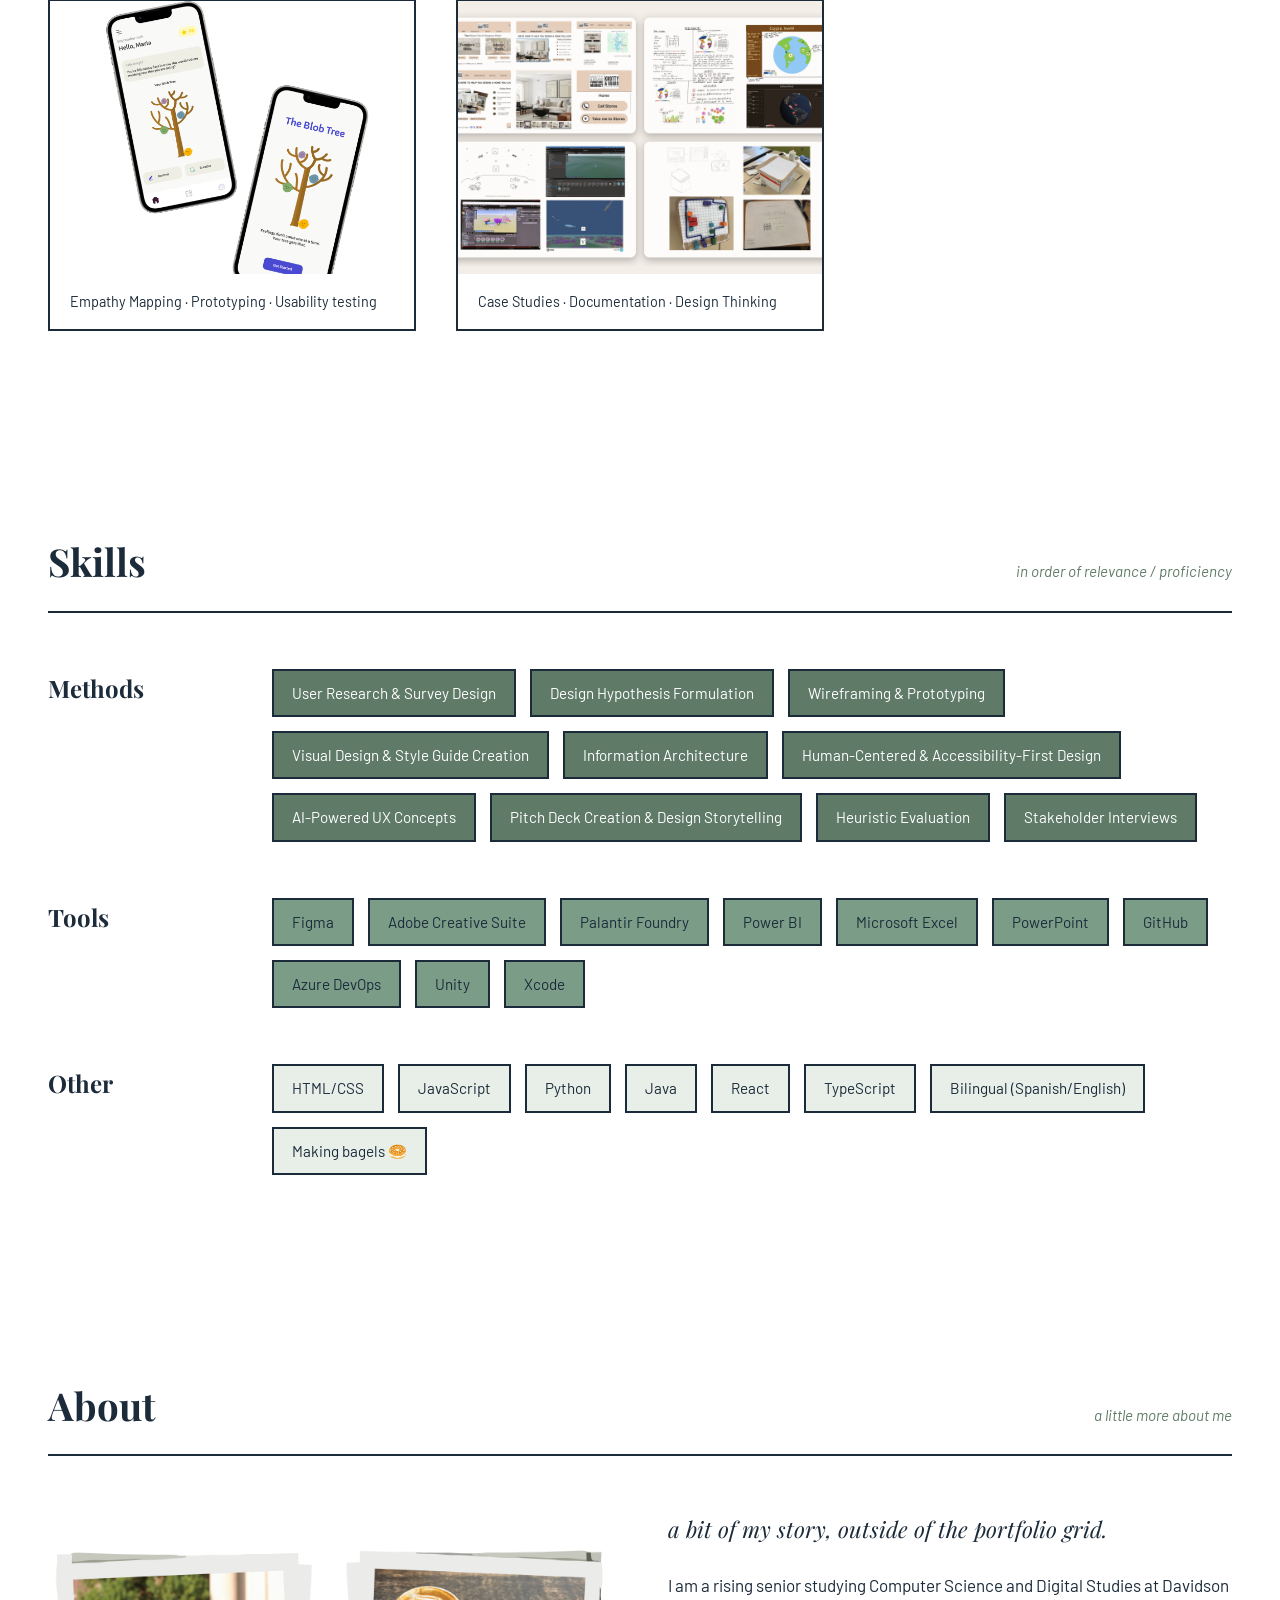
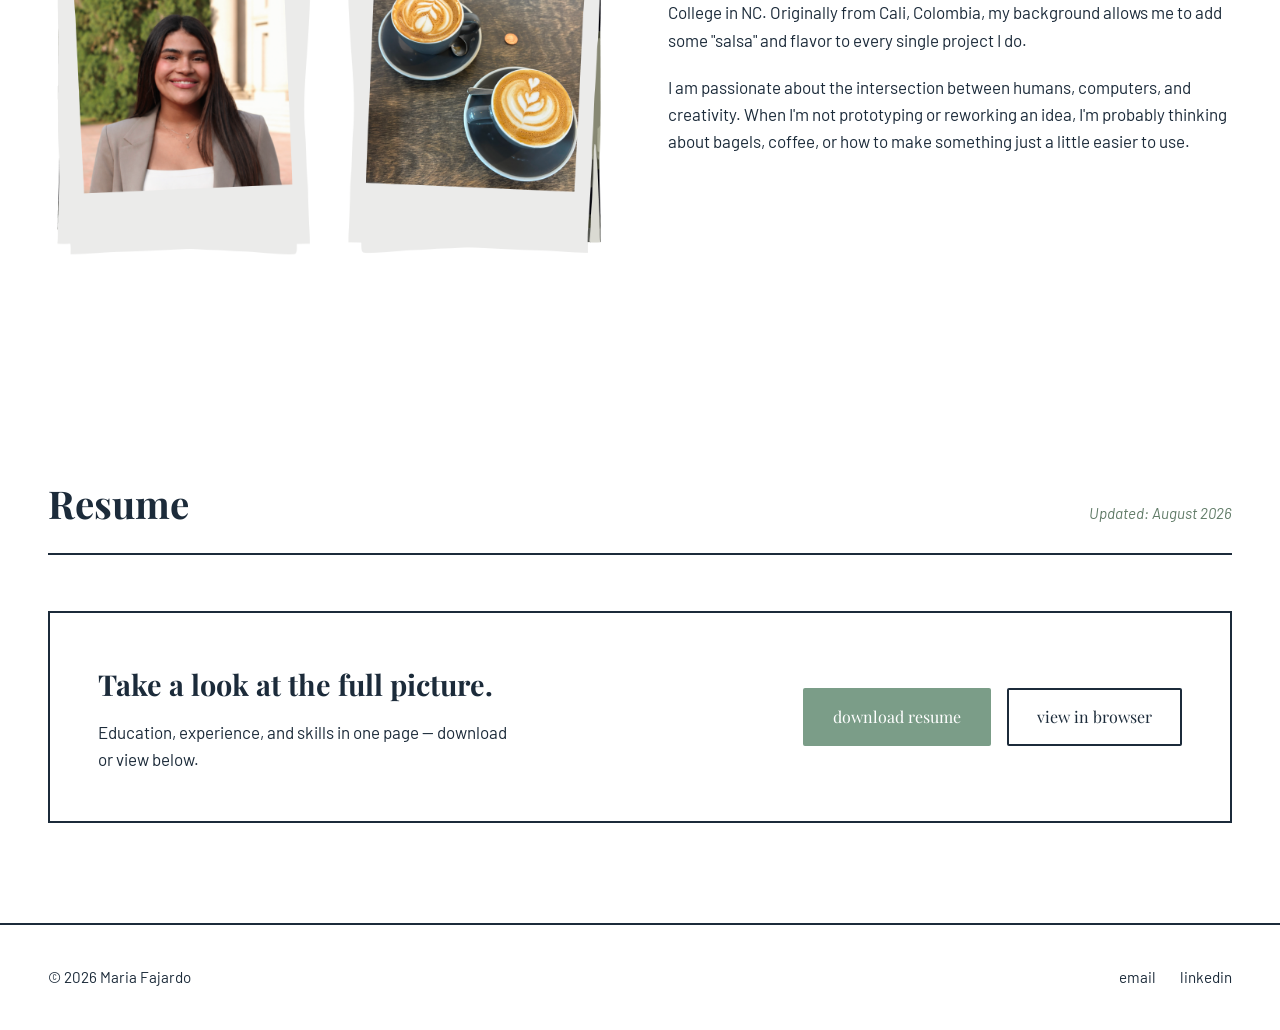
==== commit 6e52fe4e: "photofix" ====
--- a/index.html
+++ b/index.html
@@ -29,7 +29,7 @@
       I care about making systems easy to use. 
     </p>
     <p>
-      Currently exploring how AI can make navigation and place discovery
+      Currently exploring how generative AI can make navigation 
       feel more human @ Smurfit Westrock
     </p>
     <div class="hero-cta">
--- a/style.css
+++ b/style.css
@@ -149,11 +149,10 @@
 .hero {
   padding-top: 70px;
   display: grid;
-  grid-template-columns: 1.1fr 0.9fr;
-  gap: 30px;
-  align-items: center;
-}
-
+  grid-template-columns: 1.2fr 0.8fr;  /* was: 1.1fr 0.9fr — gives text a bit more room, pulls image column in */
+  gap: 24px;                           /* was: 30px */
+  align-items: center;
+}
 .hero-text p {
   font-size: 1.15rem;
   margin: 0 0 22px;
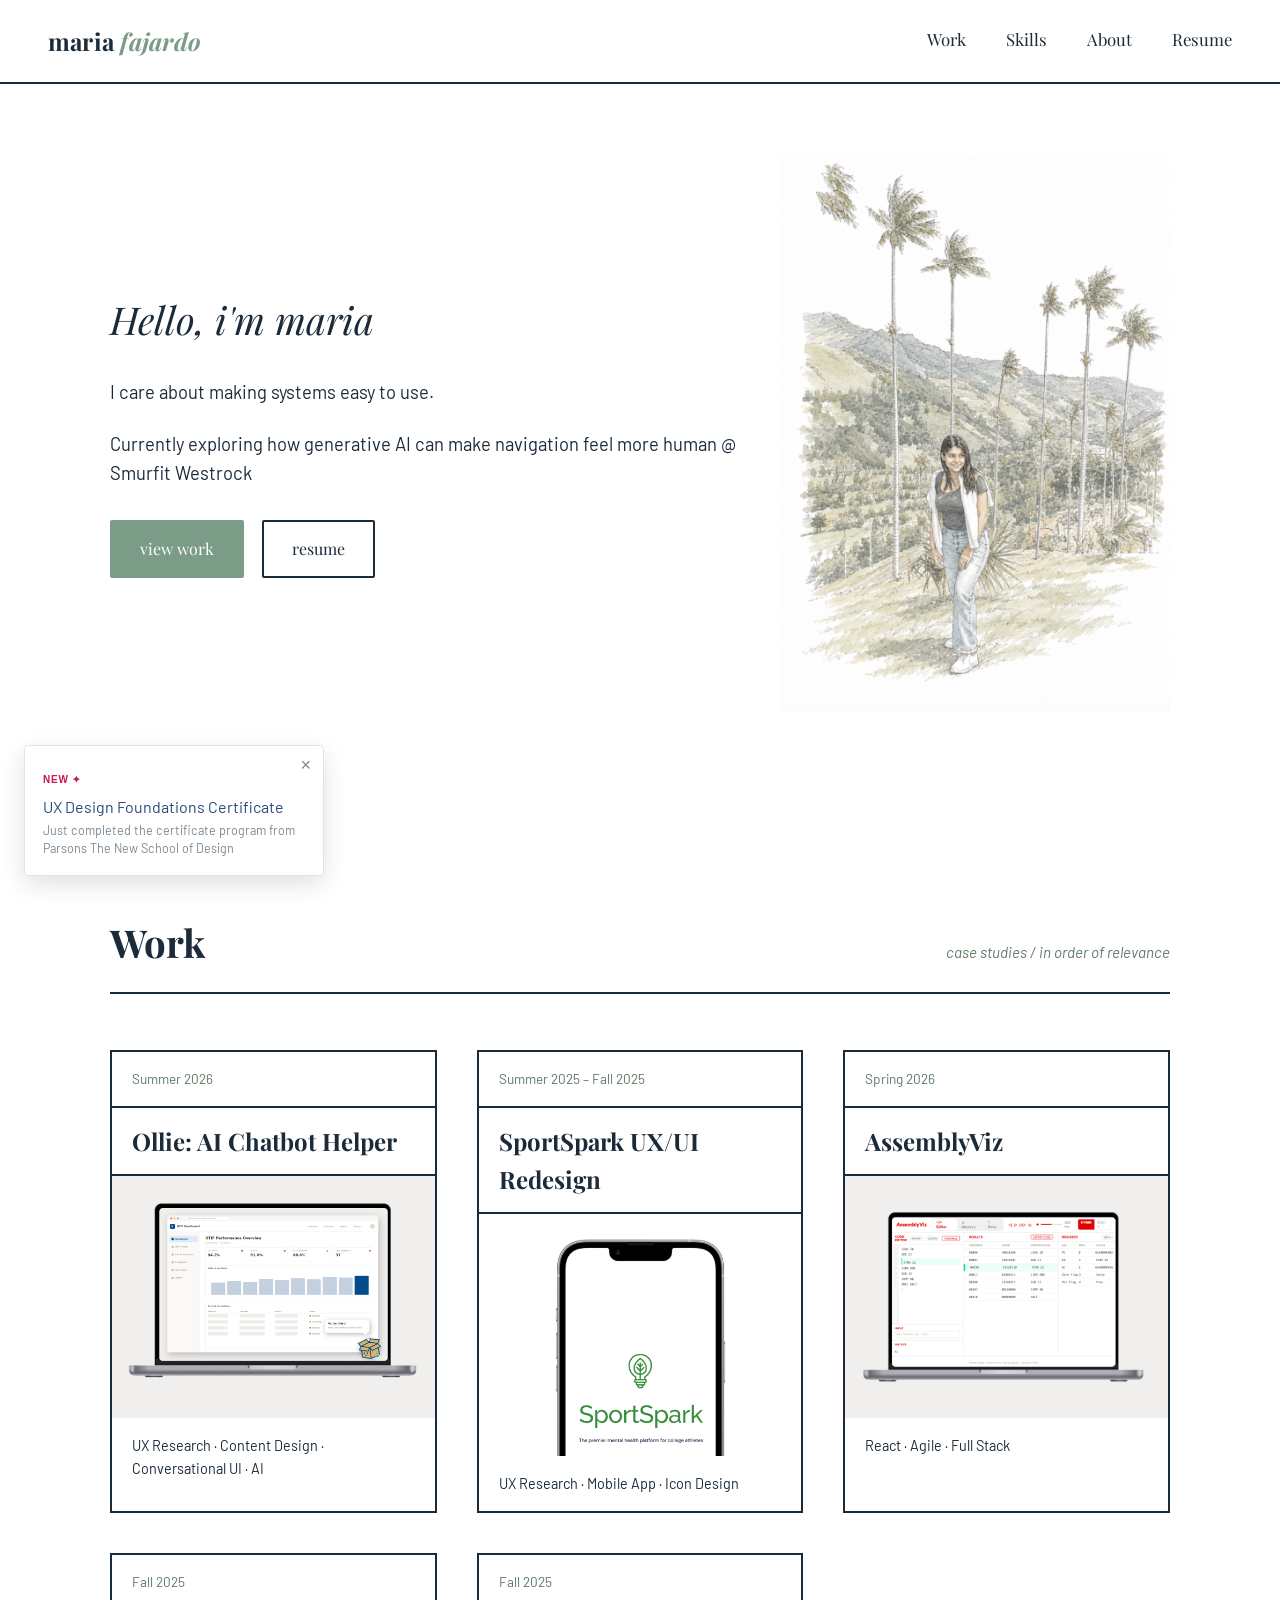
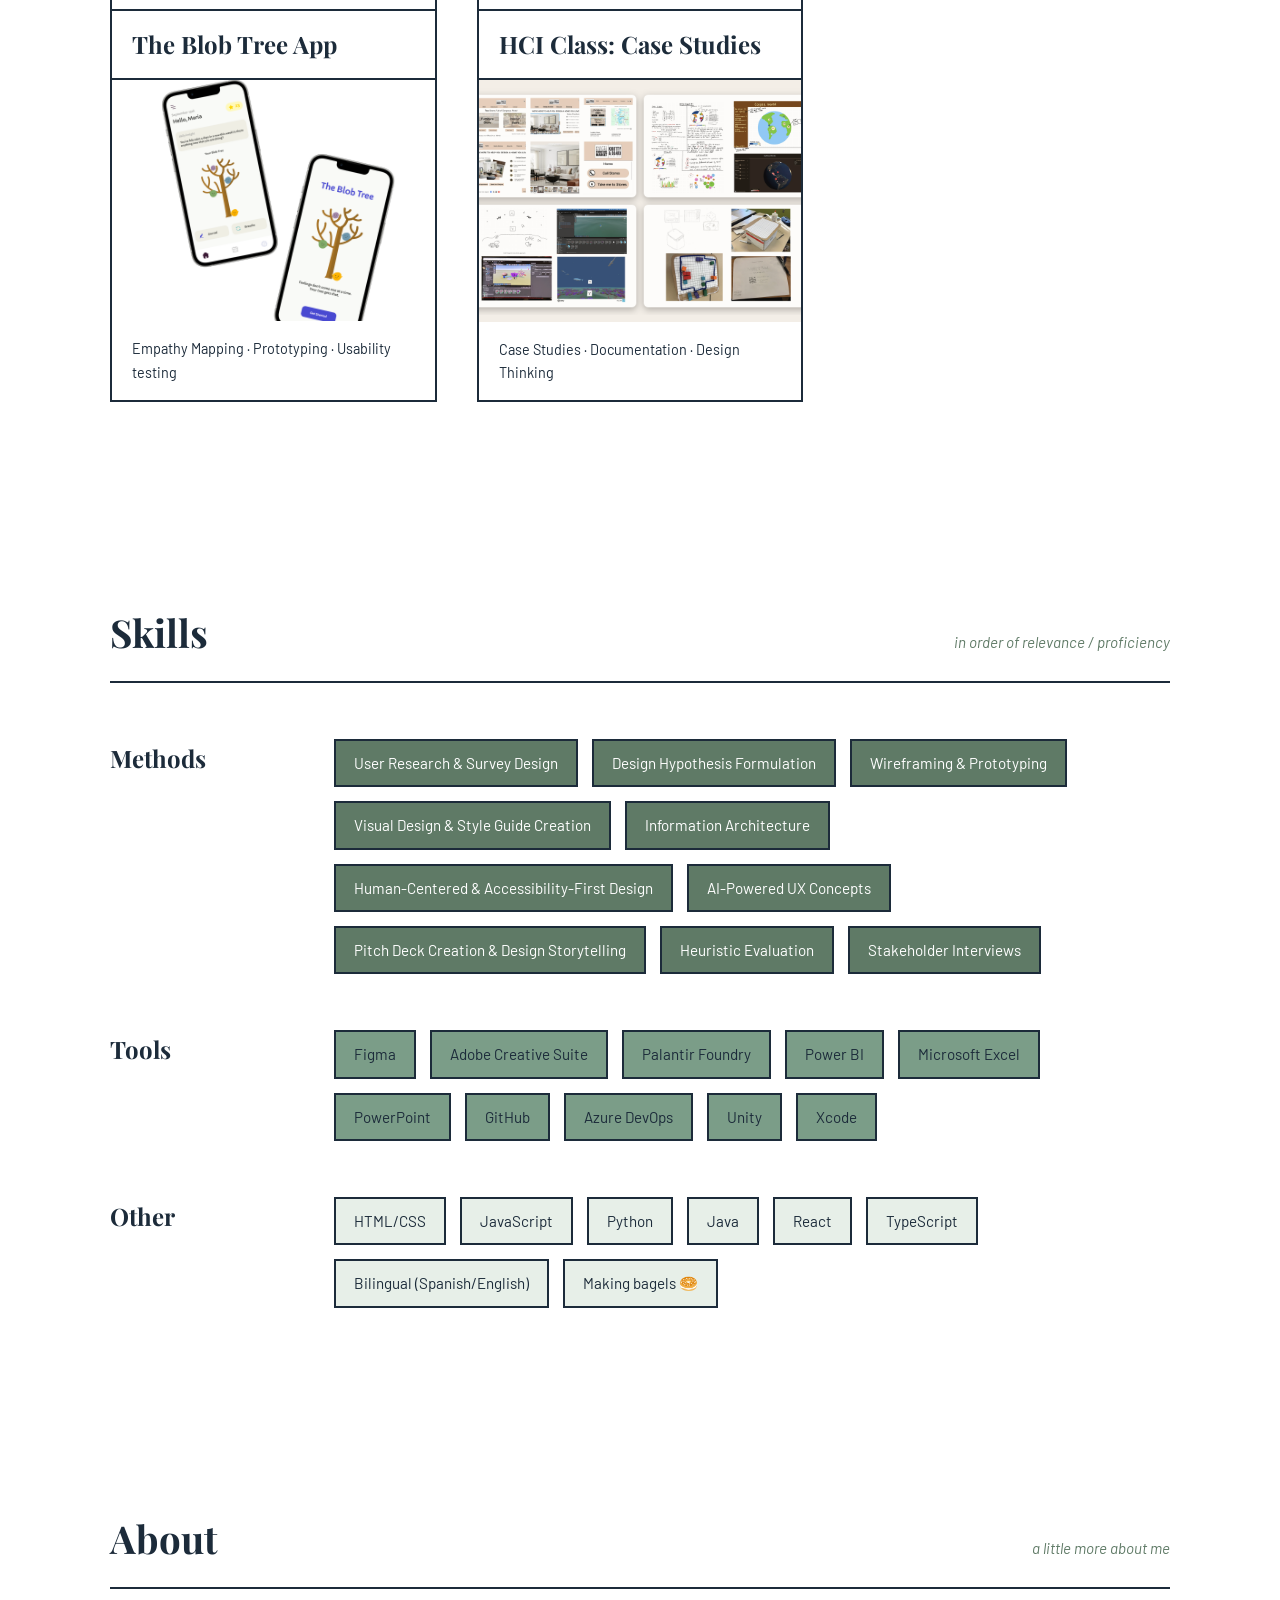
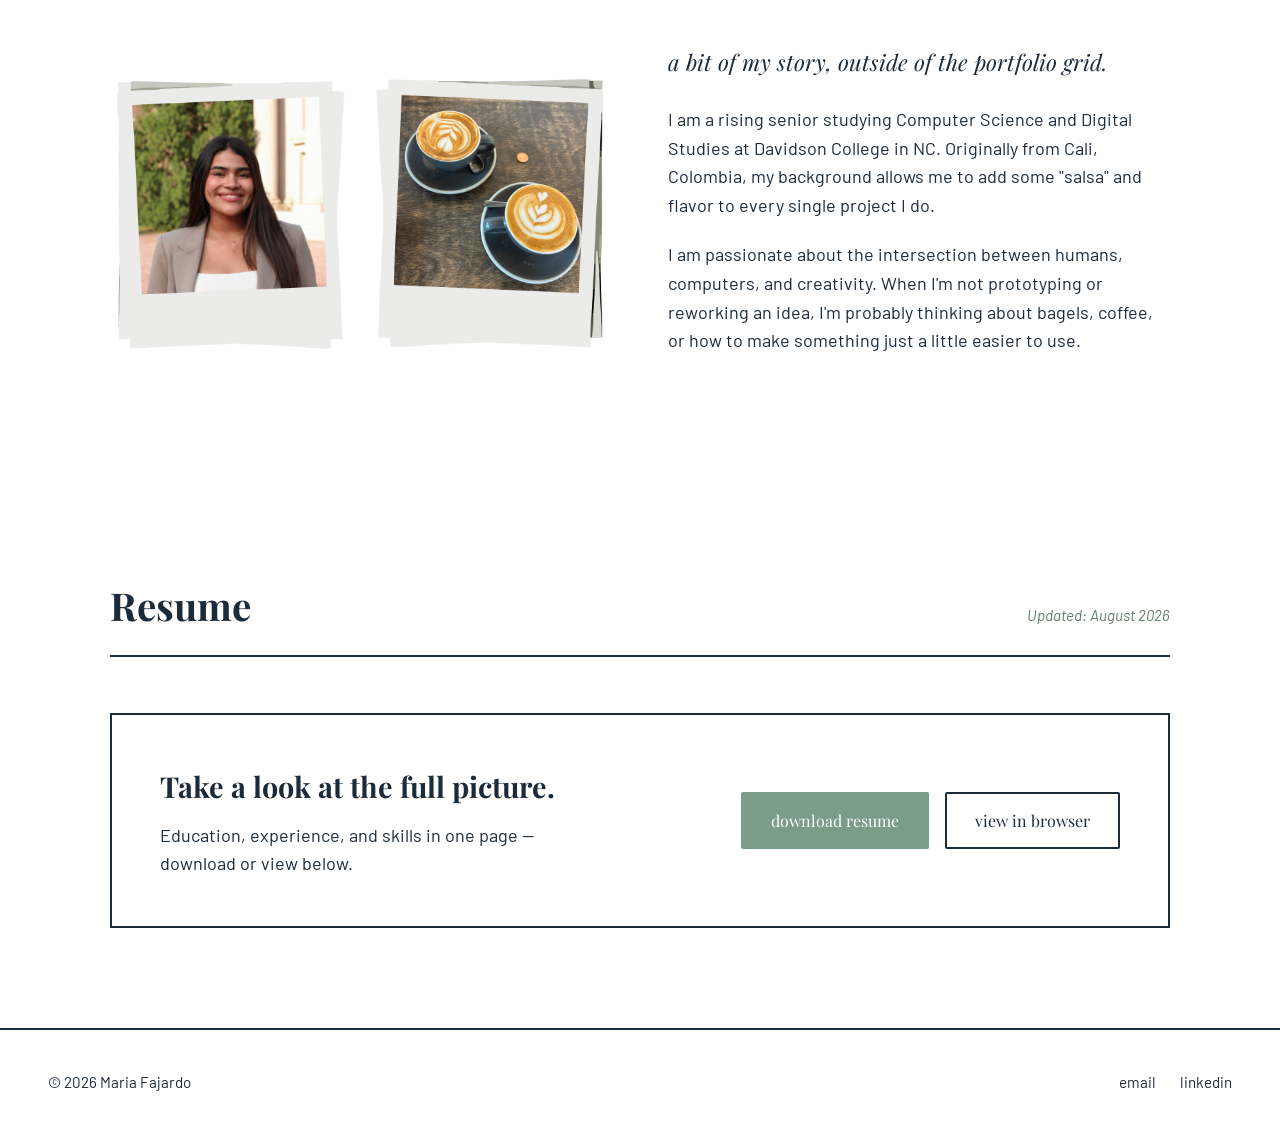
==== commit d3fdc1c0: "notification" ====
--- a/index.html
+++ b/index.html
@@ -4,10 +4,9 @@
 <meta charset="UTF-8" />
 <meta name="viewport" content="width=device-width, initial-scale=1.0" />
 <title>Maria Fajardo</title>
-<!-- UPDATE: swap in your real meta description once copy is final -->
-<meta name="description" content="Maria Fajardo — Interaction Designer portfolio. Case studies, skills, and resume." />
+<meta name="description" content="Maria Fajardo — Portfolio. Case studies, skills, and resume." />
 <link rel="stylesheet" href="style.css" />
-<link rel="icon" href="coffee.png" type="image/png" sizes="32x32" />
+<link rel="icon" href="coffeee.svg" type="image/png" />
 </head>
 <body>
 
@@ -38,7 +37,6 @@
     </div>
   </div>
   <div class="hero-portrait">
-    <!-- UPDATE: replace with <img src="assets/portrait.jpg" alt="Maria Fajardo" /> -->
     <span class="placeholder-label"> <img src="portrait2.png" alt="Maria Fajardo" /> </span>
 </div>
 </section>
@@ -51,13 +49,6 @@
   </div>
 
   <div class="work-grid">
-
-    <!-- UPDATE: duplicate this .project-card block for each case study.
-         1. Change the meta line (dates), title, tags, and thumbnail.
-         2. Duplicate project-template.html to a new file (e.g. projects/project-01.html)
-            and update the href below to point to it.
-         3. Fill in the new project page with your case study content. -->
-    
 
     <a href="projects/project-01.html" class="project-card">
   <div class="card-meta">Summer 2026</div>
@@ -114,8 +105,6 @@
     <span class="section-note">in order of relevance / proficiency</span>
   </div>
 
-  <!-- UPDATE: trim/reorder tags to match what's actually true for you.
-       Kept close to the Google Maps Interaction Designer JD language on purpose. -->
   <div class="skills-group">
     <h3>Methods</h3>
     <div class="tag-row">
@@ -202,7 +191,6 @@
       <p>Education, experience, and skills in one page — download or view below.</p>
     </div>
     <div class="resume-actions">
-      <!-- UPDATE: point href to your actual resume PDF, e.g. assets/maria-fajardo-resume.pdf -->
       <a href="MariaFajardo.pdf" class="btn btn-primary" download>download resume</a>
       <a href="MariaFajardo.pdf" class="btn" target="_blank">view in browser</a>
     </div>
@@ -212,7 +200,6 @@
 <footer>
   <span>© 2026 Maria Fajardo</span>
   <div class="footer-links">
-    <!-- UPDATE: real links -->
     <a href="mailto:mafajardo@davidson.edu">email</a>
     <a href="https://www.linkedin.com/in/mariafajardo23/" target="_blank">linkedin</a>
   </div>
@@ -237,5 +224,92 @@
   });
 </script>
 
+<!-- ============ CERTIFICATE TOAST ============ -->
+<div id="cert-toast" class="cert-toast">
+  <button class="cert-toast-close" aria-label="Close">&times;</button>
+  <div class="cert-toast-stripe"></div>
+  <div class="cert-toast-content">
+    <span class="cert-toast-label">new ✦</span>
+    <p class="cert-toast-title">UX Design Foundations Certificate</p>
+    <p class="cert-toast-body">Just completed the certificate program from Parsons The New School of Design</p>
+  </div>
+</div>
+
+<style>
+.cert-toast {
+  position: fixed;
+  bottom: 24px;
+  left: 24px;
+  max-width: 300px;
+  background: var(#e4e4d9);
+  border: 1px solid rgba(43,74,122,0.15);
+  border-radius: 4px;
+  box-shadow: 0 8px 24px rgba(0,0,0,0.12);
+  overflow: hidden;
+  z-index: 999;
+  transform: translateY(140%);
+  transition: transform 0.6s cubic-bezier(0.16, 1, 0.3, 1);
+}
+.cert-toast.show { transform: translateY(0); }
+
+
+.cert-toast-content { padding: 16px 18px 18px; }
+
+.cert-toast-label {
+  font-family: 'DM Sans', sans-serif;
+  font-size: 10px;
+  letter-spacing: 0.08em;
+  text-transform: uppercase;
+  color: #C8154B;
+  font-weight: 600;
+}
+
+.cert-toast-title {
+   font-family: 'Barlow', sans-serif;
+  font-size: 16px;
+  color: var(--navy, #2B4A7A);
+  margin: 6px 0 4px;
+  line-height: 1.3;
+}
+
+.cert-toast-body {
+   font-family: 'Barlow', sans-serif;
+  font-size: 12.5px;
+  color: var(--muted, #7A8A96);
+  line-height: 1.4;
+  margin: 0;
+}
+
+.cert-toast-close {
+  position: absolute;
+  top: 10px;
+  right: 12px;
+  background: none;
+  border: none;
+  font-size: 18px;
+  line-height: 1;
+  color: var(--muted, #7A8A96);
+  cursor: pointer;
+  padding: 0;
+}
+.cert-toast-close:hover { color: var(--navy, #2B4A7A); }
+</style>
+
+<script>
+  const certToast = document.getElementById('cert-toast');
+  const certClose = document.querySelector('.cert-toast-close');
+
+  if (!sessionStorage.getItem('certToastDismissed')) {
+    setTimeout(() => certToast.classList.add('show'), 1200);
+  } else {
+    certToast.style.display = 'none';
+  }
+
+  certClose.addEventListener('click', () => {
+    certToast.classList.remove('show');
+    sessionStorage.setItem('certToastDismissed', 'true');
+  });
+</script>
+
 </body>
 </html>
--- a/style.css
+++ b/style.css
@@ -44,7 +44,7 @@
   background: #ffffff;
   color: var(--ink);
   font-family: var(--font-body);
-  font-size: 17px;
+  font-size: 18px;
   line-height: 1.6;
 }
 
@@ -115,8 +115,8 @@
 /* ---------- Section shell ---------- */
 
 section {
-  padding: 100px 48px;
-  max-width: 1280px;
+  padding: 100px 40px;
+  max-width: 1140px;
   margin: 0 auto;
 }
 
@@ -149,8 +149,8 @@
 .hero {
   padding-top: 70px;
   display: grid;
-  grid-template-columns: 1.2fr 0.8fr;  /* was: 1.1fr 0.9fr — gives text a bit more room, pulls image column in */
-  gap: 24px;                           /* was: 30px */
+  grid-template-columns: 1.25fr 0.75fr;
+  gap: 18px;
   align-items: center;
 }
 .hero-text p {
@@ -205,18 +205,18 @@
 
 .hero-portrait {
   position: relative;
-  aspect-ratio: 1 / 1;
   background: var(--white);
   display: flex;
   align-items: center;
   justify-content: center;
-  overflow: hidden;
+  overflow: visible;
 }
 
 .hero-portrait img {
-  width: 90%;
-  max-width: 400px;
+  width: 100%;
+  max-width: none;
   height: auto;
+  object-fit: contain;
 }
 
 .work-grid {
